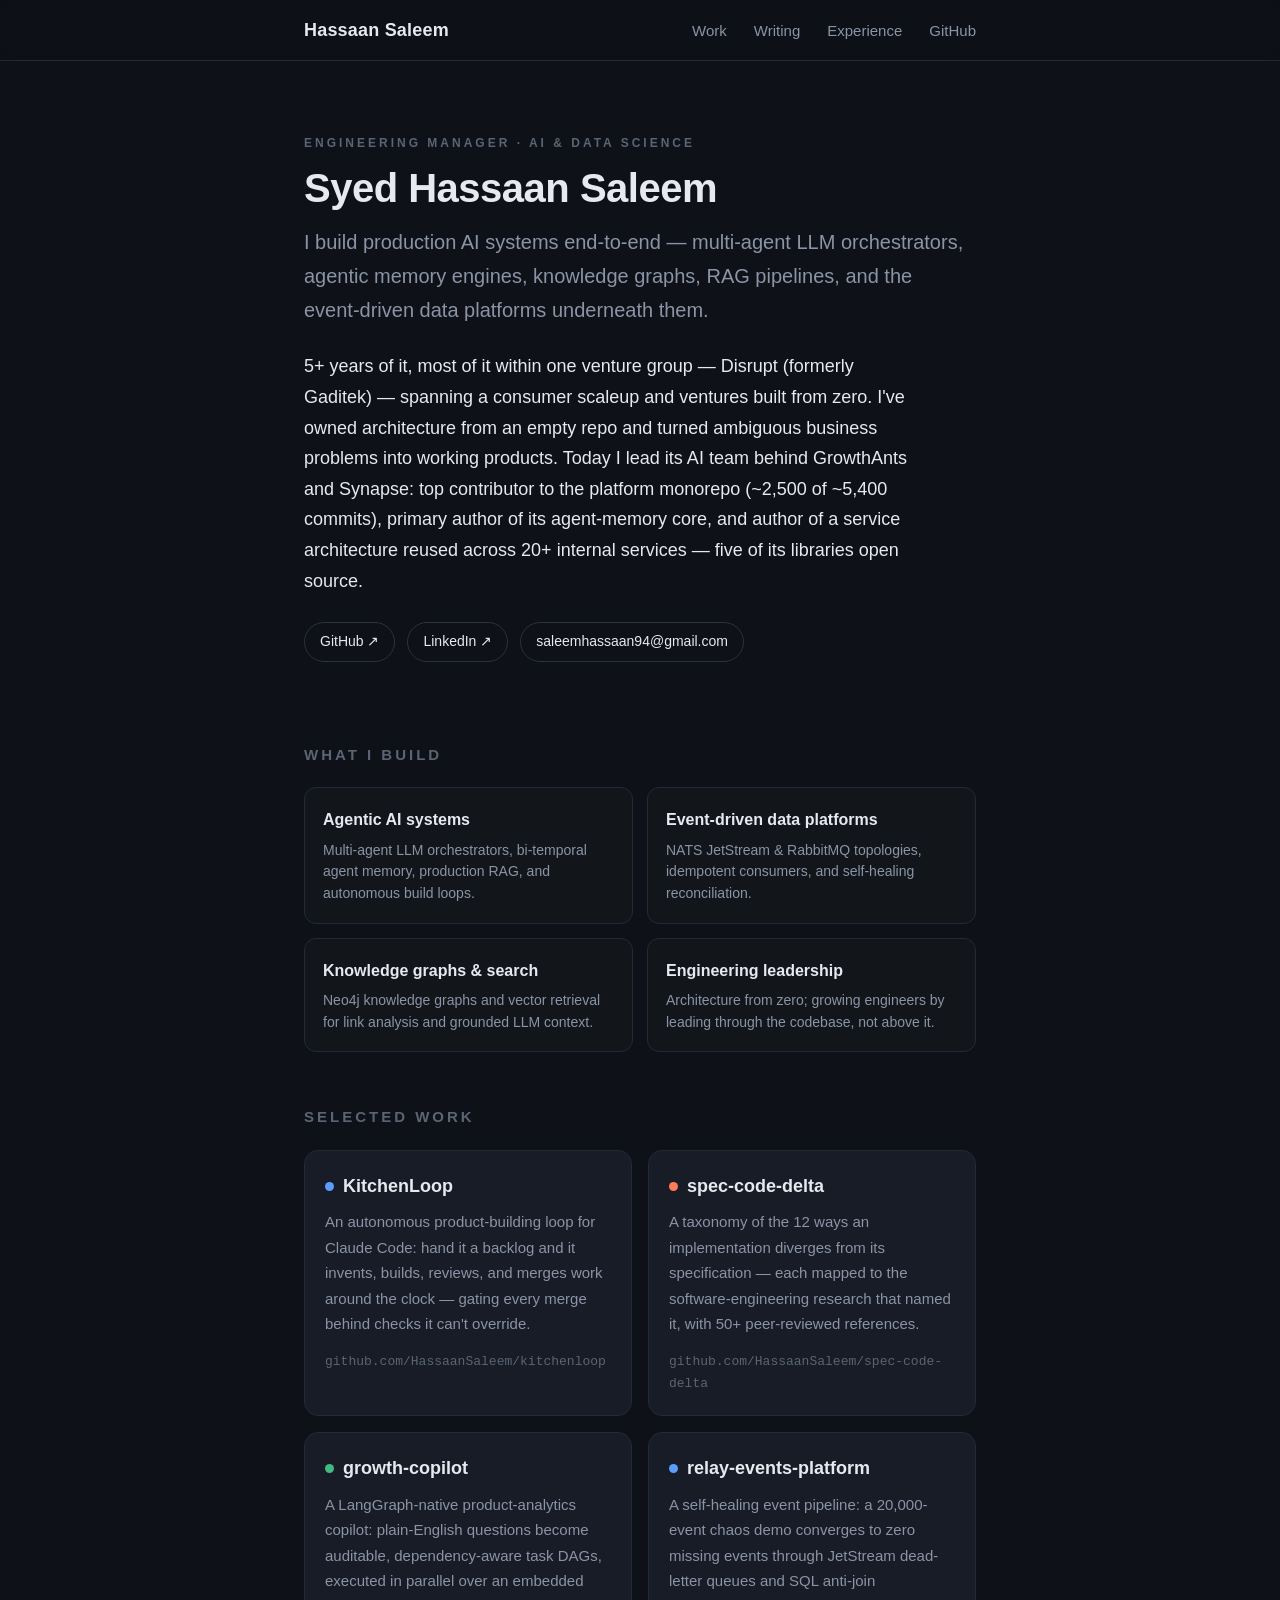
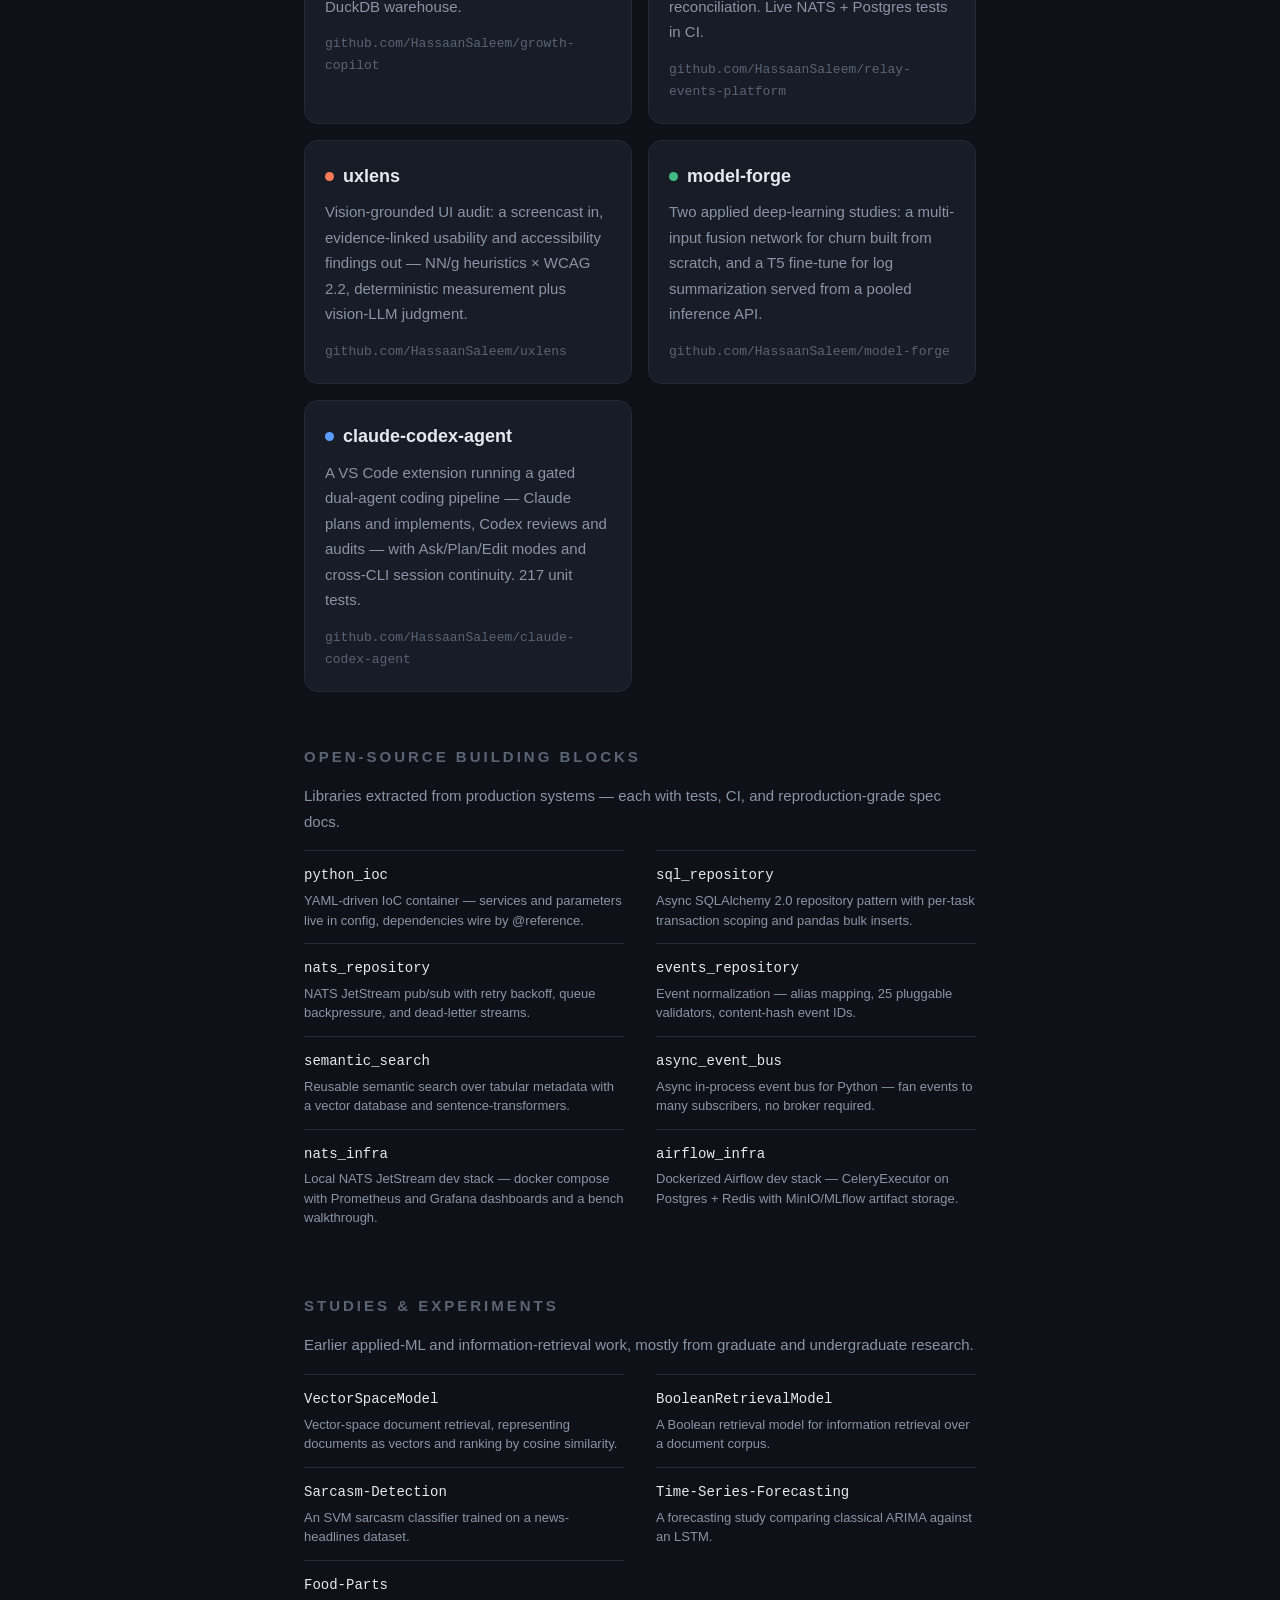
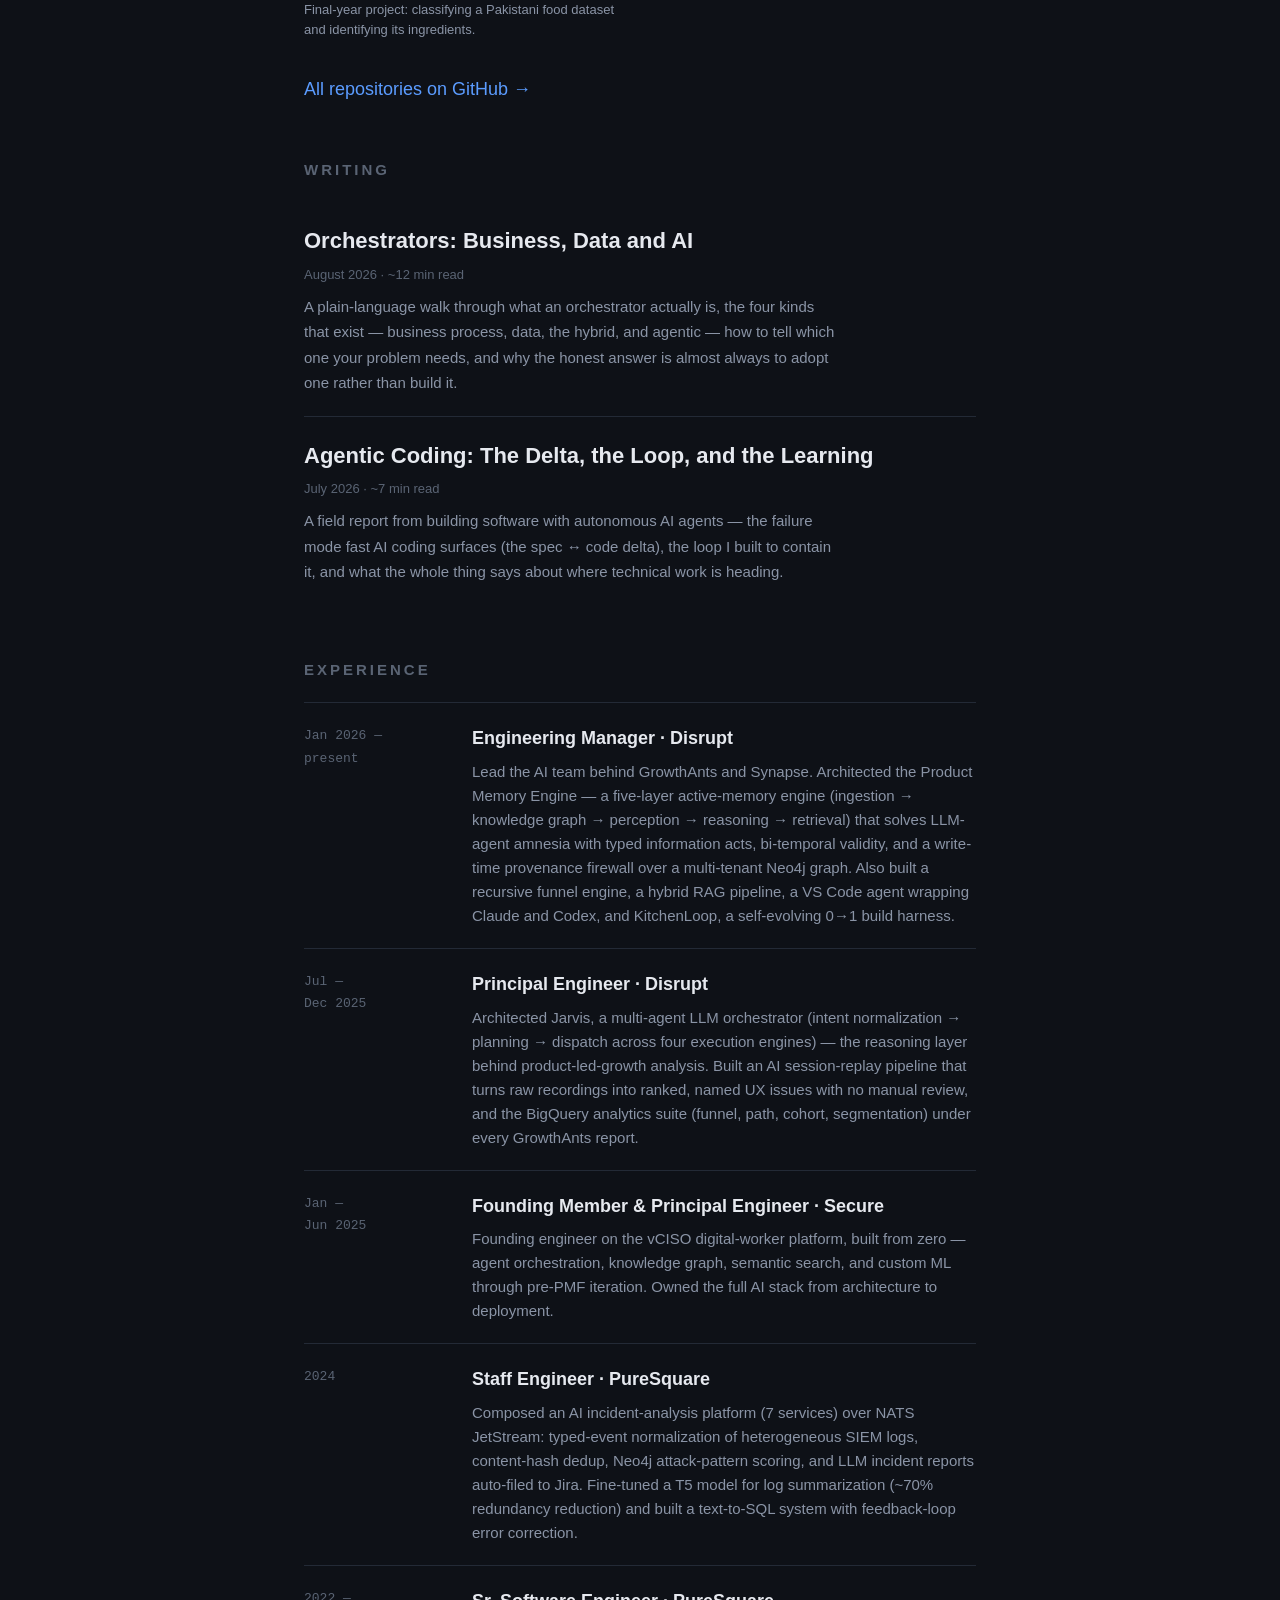
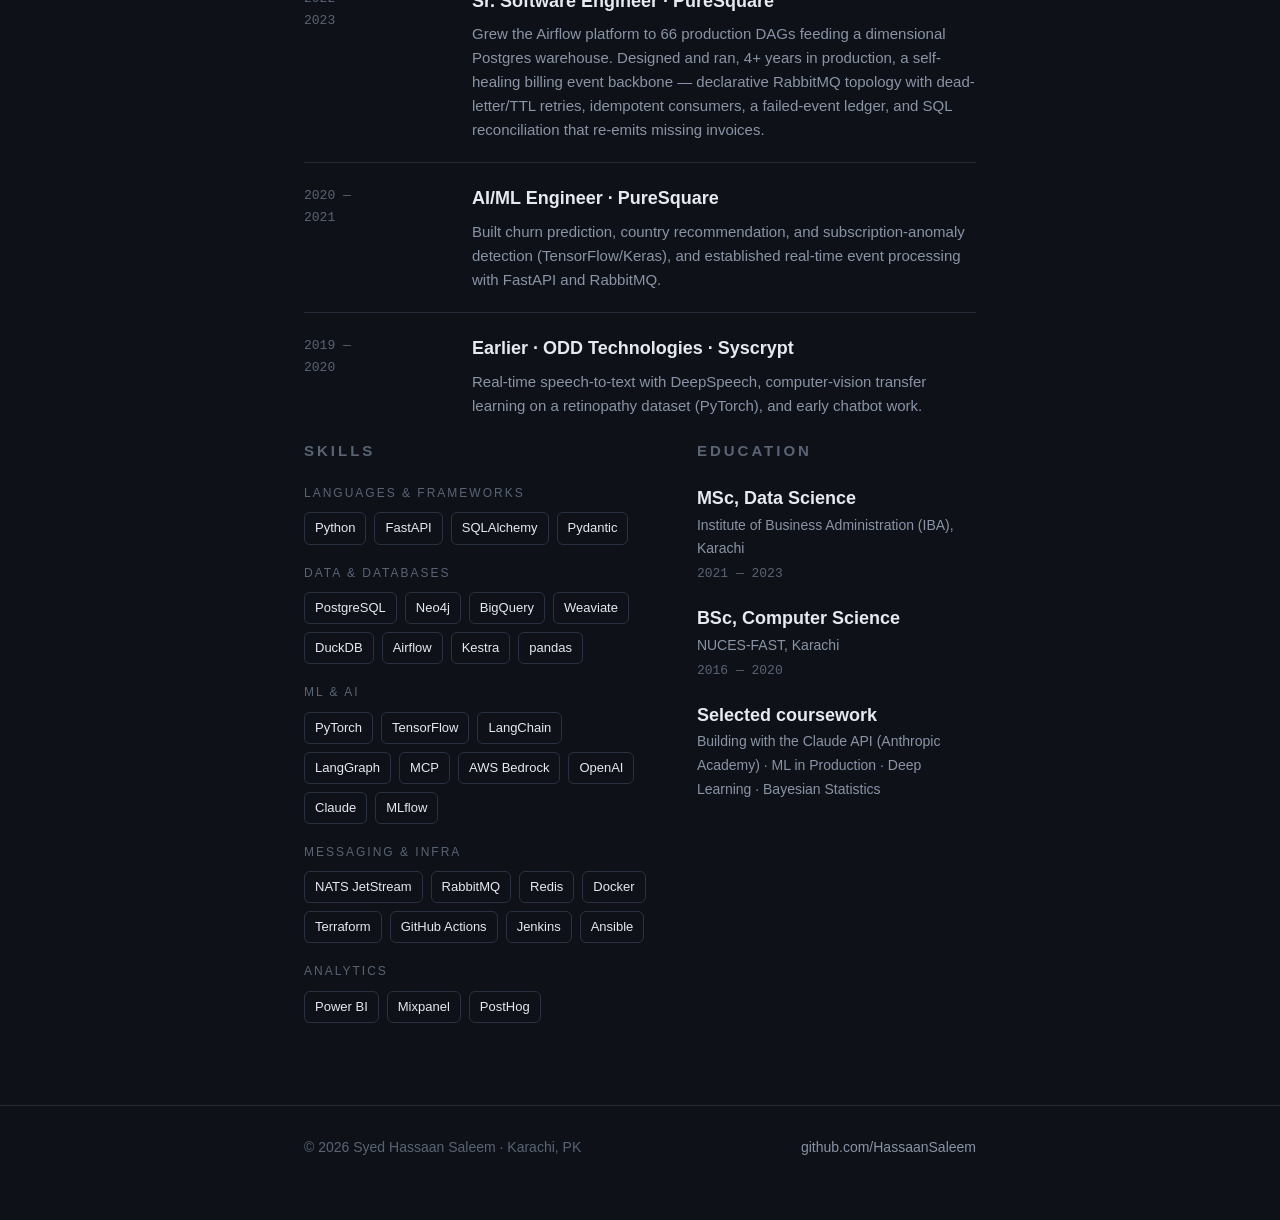
==== index.html @ 448ea41e "Edit orchestrators post: cut repetition, untangle pile-ups, tighten seams Editorial pass over the or" ====
<!doctype html>
<html lang="en">
<head>
  <meta charset="utf-8">
  <meta name="viewport" content="width=device-width, initial-scale=1">
  <title>Syed Hassaan Saleem — AI & Data Science Engineer</title>
  <meta name="description" content="AI & Data Science leader with 5+ years building production AI systems end-to-end — multi-agent LLM orchestrators, agentic memory engines, knowledge graphs, and event-driven data platforms.">
  <meta property="og:title" content="Syed Hassaan Saleem">
  <meta property="og:description" content="AI & Data Science leader — multi-agent orchestrators, agentic memory, knowledge graphs, and the data platforms underneath them.">
  <meta property="og:type" content="website">
  <link rel="stylesheet" href="assets/style.css">
  <link rel="icon" href="data:image/svg+xml,<svg xmlns=%22http://www.w3.org/2000/svg%22 viewBox=%220 0 100 100%22><text y=%22.9em%22 font-size=%2290%22>🔁</text></svg>">
</head>
<body>

<nav class="nav">
  <div class="wrap">
    <a class="brand" href="/">Hassaan Saleem</a>
    <div class="links">
      <a href="#work">Work</a>
      <a href="#writing">Writing</a>
      <a href="#experience">Experience</a>
      <a href="https://github.com/HassaanSaleem" rel="me">GitHub</a>
    </div>
  </div>
</nav>

<header class="hero">
  <div class="wrap">
    <div class="kicker">Engineering Manager · AI &amp; Data Science</div>
    <h1>Syed Hassaan Saleem</h1>
    <p class="tagline">I build production AI systems end-to-end — multi-agent LLM orchestrators, agentic memory engines, knowledge graphs, RAG pipelines, and the event-driven data platforms underneath them.</p>
    <p class="bio">5+ years of it, most of it within one venture group — Disrupt (formerly Gaditek) — spanning a consumer scaleup and ventures built from zero. I've owned architecture from an empty repo and turned ambiguous business problems into working products. Today I lead its AI team behind GrowthAnts and Synapse: top contributor to the platform monorepo (~2,500 of ~5,400 commits), primary author of its agent-memory core, and author of a service architecture reused across 20+ internal services — five of its libraries open source.</p>
    <div class="contact">
      <a href="https://github.com/HassaanSaleem">GitHub ↗</a>
      <!-- TODO: replace with your LinkedIn profile URL -->
      <a href="https://www.linkedin.com/">LinkedIn ↗</a>
      <a href="mailto:saleemhassaan94@gmail.com">saleemhassaan94@gmail.com</a>
    </div>
  </div>
</header>

<main>
  <section class="wrap">
    <h2 class="head">What I build</h2>
    <div class="pillars">
      <div class="pillar">
        <div class="pt">Agentic AI systems</div>
        <div class="pd">Multi-agent LLM orchestrators, bi-temporal agent memory, production RAG, and autonomous build loops.</div>
      </div>
      <div class="pillar">
        <div class="pt">Event-driven data platforms</div>
        <div class="pd">NATS JetStream &amp; RabbitMQ topologies, idempotent consumers, and self-healing reconciliation.</div>
      </div>
      <div class="pillar">
        <div class="pt">Knowledge graphs &amp; search</div>
        <div class="pd">Neo4j knowledge graphs and vector retrieval for link analysis and grounded LLM context.</div>
      </div>
      <div class="pillar">
        <div class="pt">Engineering leadership</div>
        <div class="pd">Architecture from zero; growing engineers by leading through the codebase, not above it.</div>
      </div>
    </div>
  </section>

  <section id="work" class="wrap">
    <h2 class="head">Selected work</h2>
    <div class="cards auto">
      <a class="card" href="https://github.com/HassaanSaleem/kitchenloop">
        <div class="name"><span class="dot" style="background:var(--blue)"></span>KitchenLoop</div>
        <div class="desc">An autonomous product-building loop for Claude Code: hand it a backlog and it invents, builds, reviews, and merges work around the clock — gating every merge behind checks it can't override.</div>
        <div class="repo">github.com/HassaanSaleem/kitchenloop</div>
      </a>
      <a class="card" href="https://github.com/HassaanSaleem/spec-code-delta">
        <div class="name"><span class="dot" style="background:var(--warm)"></span>spec-code-delta</div>
        <div class="desc">A taxonomy of the 12 ways an implementation diverges from its specification — each mapped to the software-engineering research that named it, with 50+ peer-reviewed references.</div>
        <div class="repo">github.com/HassaanSaleem/spec-code-delta</div>
      </a>
      <a class="card" href="https://github.com/HassaanSaleem/growth-copilot">
        <div class="name"><span class="dot" style="background:var(--green)"></span>growth-copilot</div>
        <div class="desc">A LangGraph-native product-analytics copilot: plain-English questions become auditable, dependency-aware task DAGs, executed in parallel over an embedded DuckDB warehouse.</div>
        <div class="repo">github.com/HassaanSaleem/growth-copilot</div>
      </a>
      <a class="card" href="https://github.com/HassaanSaleem/relay-events-platform">
        <div class="name"><span class="dot" style="background:var(--blue)"></span>relay-events-platform</div>
        <div class="desc">A self-healing event pipeline: a 20,000-event chaos demo converges to zero missing events through JetStream dead-letter queues and SQL anti-join reconciliation. Live NATS + Postgres tests in CI.</div>
        <div class="repo">github.com/HassaanSaleem/relay-events-platform</div>
      </a>
      <a class="card" href="https://github.com/HassaanSaleem/uxlens">
        <div class="name"><span class="dot" style="background:var(--warm)"></span>uxlens</div>
        <div class="desc">Vision-grounded UI audit: a screencast in, evidence-linked usability and accessibility findings out — NN/g heuristics × WCAG 2.2, deterministic measurement plus vision-LLM judgment.</div>
        <div class="repo">github.com/HassaanSaleem/uxlens</div>
      </a>
      <a class="card" href="https://github.com/HassaanSaleem/model-forge">
        <div class="name"><span class="dot" style="background:var(--green)"></span>model-forge</div>
        <div class="desc">Two applied deep-learning studies: a multi-input fusion network for churn built from scratch, and a T5 fine-tune for log summarization served from a pooled inference API.</div>
        <div class="repo">github.com/HassaanSaleem/model-forge</div>
      </a>
      <a class="card" href="https://github.com/HassaanSaleem/claude-codex-agent">
        <div class="name"><span class="dot" style="background:var(--blue)"></span>claude-codex-agent</div>
        <div class="desc">A VS Code extension running a gated dual-agent coding pipeline — Claude plans and implements, Codex reviews and audits — with Ask/Plan/Edit modes and cross-CLI session continuity. 217 unit tests.</div>
        <div class="repo">github.com/HassaanSaleem/claude-codex-agent</div>
      </a>
    </div>

    <h2 class="head">Open-source building blocks</h2>
    <p style="color:var(--muted); font-size:15px; margin:-6px 0 16px;">Libraries extracted from production systems — each with tests, CI, and reproduction-grade spec docs.</p>
    <div class="oss">
      <a href="https://github.com/HassaanSaleem/python_ioc">
        <div class="on">python_ioc</div>
        <div class="od">YAML-driven IoC container — services and parameters live in config, dependencies wire by @reference.</div>
      </a>
      <a href="https://github.com/HassaanSaleem/sql_repository">
        <div class="on">sql_repository</div>
        <div class="od">Async SQLAlchemy 2.0 repository pattern with per-task transaction scoping and pandas bulk inserts.</div>
      </a>
      <a href="https://github.com/HassaanSaleem/nats_repository">
        <div class="on">nats_repository</div>
        <div class="od">NATS JetStream pub/sub with retry backoff, queue backpressure, and dead-letter streams.</div>
      </a>
      <a href="https://github.com/HassaanSaleem/events_repository">
        <div class="on">events_repository</div>
        <div class="od">Event normalization — alias mapping, 25 pluggable validators, content-hash event IDs.</div>
      </a>
      <a href="https://github.com/HassaanSaleem/semantic_search">
        <div class="on">semantic_search</div>
        <div class="od">Reusable semantic search over tabular metadata with a vector database and sentence-transformers.</div>
      </a>
      <a href="https://github.com/HassaanSaleem/async_event_bus">
        <div class="on">async_event_bus</div>
        <div class="od">Async in-process event bus for Python — fan events to many subscribers, no broker required.</div>
      </a>
      <a href="https://github.com/HassaanSaleem/nats_infra">
        <div class="on">nats_infra</div>
        <div class="od">Local NATS JetStream dev stack — docker compose with Prometheus and Grafana dashboards and a bench walkthrough.</div>
      </a>
      <a href="https://github.com/HassaanSaleem/airflow_infra">
        <div class="on">airflow_infra</div>
        <div class="od">Dockerized Airflow dev stack — CeleryExecutor on Postgres + Redis with MinIO/MLflow artifact storage.</div>
      </a>
    </div>

    <h2 class="head">Studies &amp; experiments</h2>
    <p style="color:var(--muted); font-size:15px; margin:-6px 0 16px;">Earlier applied-ML and information-retrieval work, mostly from graduate and undergraduate research.</p>
    <div class="oss">
      <a href="https://github.com/HassaanSaleem/VectorSpaceModel">
        <div class="on">VectorSpaceModel</div>
        <div class="od">Vector-space document retrieval, representing documents as vectors and ranking by cosine similarity.</div>
      </a>
      <a href="https://github.com/HassaanSaleem/BooleanRetrievalModel">
        <div class="on">BooleanRetrievalModel</div>
        <div class="od">A Boolean retrieval model for information retrieval over a document corpus.</div>
      </a>
      <a href="https://github.com/HassaanSaleem/Sarcasm-Detection">
        <div class="on">Sarcasm-Detection</div>
        <div class="od">An SVM sarcasm classifier trained on a news-headlines dataset.</div>
      </a>
      <a href="https://github.com/HassaanSaleem/Time-Series-Forecasting-with-ARIMA-and-LSTM">
        <div class="on">Time-Series-Forecasting</div>
        <div class="od">A forecasting study comparing classical ARIMA against an LSTM.</div>
      </a>
      <a href="https://github.com/HassaanSaleem/Food-Parts">
        <div class="on">Food-Parts</div>
        <div class="od">Final-year project: classifying a Pakistani food dataset and identifying its ingredients.</div>
      </a>
    </div>

    <p style="margin:22px 0 0;"><a href="https://github.com/HassaanSaleem?tab=repositories">All repositories on GitHub →</a></p>
  </section>

  <section id="writing" class="wrap">
    <h2 class="head">Writing</h2>
    <a class="post-link" href="writing/orchestrators-business-data-ai.html">
      <div class="title">Orchestrators: Business, Data and AI</div>
      <div class="meta">August 2026 · ~12 min read</div>
      <div class="blurb">A plain-language walk through what an orchestrator actually is, the four kinds that exist — business process, data, the hybrid, and agentic — how to tell which one your problem needs, and why the honest answer is almost always to adopt one rather than build it.</div>
    </a>
    <a class="post-link" href="writing/agentic-coding-the-delta-the-loop-and-the-learning.html">
      <div class="title">Agentic Coding: The Delta, the Loop, and the Learning</div>
      <div class="meta">July 2026 · ~7 min read</div>
      <div class="blurb">A field report from building software with autonomous AI agents — the failure mode fast AI coding surfaces (the spec ↔ code delta), the loop I built to contain it, and what the whole thing says about where technical work is heading.</div>
    </a>
  </section>

  <section id="experience" class="wrap">
    <h2 class="head">Experience</h2>
    <div class="exp">
      <div class="row">
        <div class="period">Jan 2026 —<br>present</div>
        <div>
          <div class="role">Engineering Manager · Disrupt</div>
          <div class="rd">Lead the AI team behind GrowthAnts and Synapse. Architected the Product Memory Engine — a five-layer active-memory engine (ingestion → knowledge graph → perception → reasoning → retrieval) that solves LLM-agent amnesia with typed information acts, bi-temporal validity, and a write-time provenance firewall over a multi-tenant Neo4j graph. Also built a recursive funnel engine, a hybrid RAG pipeline, a VS Code agent wrapping Claude and Codex, and KitchenLoop, a self-evolving 0→1 build harness.</div>
        </div>
      </div>
      <div class="row">
        <div class="period">Jul —<br>Dec 2025</div>
        <div>
          <div class="role">Principal Engineer · Disrupt</div>
          <div class="rd">Architected Jarvis, a multi-agent LLM orchestrator (intent normalization → planning → dispatch across four execution engines) — the reasoning layer behind product-led-growth analysis. Built an AI session-replay pipeline that turns raw recordings into ranked, named UX issues with no manual review, and the BigQuery analytics suite (funnel, path, cohort, segmentation) under every GrowthAnts report.</div>
        </div>
      </div>
      <div class="row">
        <div class="period">Jan —<br>Jun 2025</div>
        <div>
          <div class="role">Founding Member &amp; Principal Engineer · Secure</div>
          <div class="rd">Founding engineer on the vCISO digital-worker platform, built from zero — agent orchestration, knowledge graph, semantic search, and custom ML through pre-PMF iteration. Owned the full AI stack from architecture to deployment.</div>
        </div>
      </div>
      <div class="row">
        <div class="period">2024</div>
        <div>
          <div class="role">Staff Engineer · PureSquare</div>
          <div class="rd">Composed an AI incident-analysis platform (7 services) over NATS JetStream: typed-event normalization of heterogeneous SIEM logs, content-hash dedup, Neo4j attack-pattern scoring, and LLM incident reports auto-filed to Jira. Fine-tuned a T5 model for log summarization (~70% redundancy reduction) and built a text-to-SQL system with feedback-loop error correction.</div>
        </div>
      </div>
      <div class="row">
        <div class="period">2022 —<br>2023</div>
        <div>
          <div class="role">Sr. Software Engineer · PureSquare</div>
          <div class="rd">Grew the Airflow platform to 66 production DAGs feeding a dimensional Postgres warehouse. Designed and ran, 4+ years in production, a self-healing billing event backbone — declarative RabbitMQ topology with dead-letter/TTL retries, idempotent consumers, a failed-event ledger, and SQL reconciliation that re-emits missing invoices.</div>
        </div>
      </div>
      <div class="row">
        <div class="period">2020 —<br>2021</div>
        <div>
          <div class="role">AI/ML Engineer · PureSquare</div>
          <div class="rd">Built churn prediction, country recommendation, and subscription-anomaly detection (TensorFlow/Keras), and established real-time event processing with FastAPI and RabbitMQ.</div>
        </div>
      </div>
      <div class="row">
        <div class="period">2019 —<br>2020</div>
        <div>
          <div class="role">Earlier · ODD Technologies · Syscrypt</div>
          <div class="rd">Real-time speech-to-text with DeepSpeech, computer-vision transfer learning on a retinopathy dataset (PyTorch), and early chatbot work.</div>
        </div>
      </div>
    </div>
  </section>

  <section class="wrap">
    <div class="twocol">
      <div>
        <h2 class="head" style="margin-top:0">Skills</h2>
        <div class="skillgroup">
          <div class="sl">Languages &amp; Frameworks</div>
          <div class="tags"><span>Python</span><span>FastAPI</span><span>SQLAlchemy</span><span>Pydantic</span></div>
        </div>
        <div class="skillgroup">
          <div class="sl">Data &amp; Databases</div>
          <div class="tags"><span>PostgreSQL</span><span>Neo4j</span><span>BigQuery</span><span>Weaviate</span><span>DuckDB</span><span>Airflow</span><span>Kestra</span><span>pandas</span></div>
        </div>
        <div class="skillgroup">
          <div class="sl">ML &amp; AI</div>
          <div class="tags"><span>PyTorch</span><span>TensorFlow</span><span>LangChain</span><span>LangGraph</span><span>MCP</span><span>AWS Bedrock</span><span>OpenAI</span><span>Claude</span><span>MLflow</span></div>
        </div>
        <div class="skillgroup">
          <div class="sl">Messaging &amp; Infra</div>
          <div class="tags"><span>NATS JetStream</span><span>RabbitMQ</span><span>Redis</span><span>Docker</span><span>Terraform</span><span>GitHub Actions</span><span>Jenkins</span><span>Ansible</span></div>
        </div>
        <div class="skillgroup">
          <div class="sl">Analytics</div>
          <div class="tags"><span>Power BI</span><span>Mixpanel</span><span>PostHog</span></div>
        </div>
      </div>
      <div class="edu">
        <h2 class="head" style="margin-top:0">Education</h2>
        <div class="item">
          <div class="deg">MSc, Data Science</div>
          <div class="school">Institute of Business Administration (IBA), Karachi</div>
          <div class="yr">2021 — 2023</div>
        </div>
        <div class="item">
          <div class="deg">BSc, Computer Science</div>
          <div class="school">NUCES-FAST, Karachi</div>
          <div class="yr">2016 — 2020</div>
        </div>
        <div class="item">
          <div class="deg">Selected coursework</div>
          <div class="school">Building with the Claude API (Anthropic Academy) · ML in Production · Deep Learning · Bayesian Statistics</div>
        </div>
      </div>
    </div>
  </section>
</main>

<footer>
  <div class="wrap">
    <span>© 2026 Syed Hassaan Saleem · Karachi, PK</span>
    <span><a href="https://github.com/HassaanSaleem">github.com/HassaanSaleem</a></span>
  </div>
</footer>

</body>
</html>
---- assets/style.css ----
/* Syed Hassaan Saleem — personal site
   Dark, minimal. Palette matches the "Agentic Coding" series artwork. */

:root {
  --bg: #0E1117;
  --surface: #12161B;
  --surface-2: #171C26;
  --border: #232A36;
  --border-2: #2A3140;
  --ink: #E6E9EF;
  --muted: #8A94A6;
  --faint: #5A6474;
  --warm: #FF7A59;   /* the delta */
  --blue: #5B9CFF;   /* the loop */
  --green: #42B883;
  --maxw: 720px;
  --sans: -apple-system, BlinkMacSystemFont, "Segoe UI", Helvetica, Arial, sans-serif;
  --mono: ui-monospace, SFMono-Regular, "SF Mono", Menlo, Consolas, monospace;
}

* { box-sizing: border-box; }

html { -webkit-text-size-adjust: 100%; }

body {
  margin: 0;
  background: var(--bg);
  color: var(--ink);
  font-family: var(--sans);
  font-size: 18px;
  line-height: 1.7;
  -webkit-font-smoothing: antialiased;
  text-rendering: optimizeLegibility;
}

.wrap { max-width: var(--maxw); margin: 0 auto; padding: 0 24px; }

/* ---- nav ---- */
.nav {
  border-bottom: 1px solid var(--border);
  position: sticky; top: 0;
  background: rgba(14, 17, 23, 0.82);
  backdrop-filter: saturate(140%) blur(8px);
  z-index: 10;
}
.nav .wrap { display: flex; align-items: center; justify-content: space-between; height: 60px; }
.nav a.brand { font-weight: 700; color: var(--ink); text-decoration: none; letter-spacing: 0.2px; }
.nav .links a { color: var(--muted); text-decoration: none; margin-left: 22px; font-size: 15px; }
.nav .links a:hover { color: var(--ink); }

/* ---- generic ---- */
a { color: var(--blue); text-decoration: none; }
a:hover { text-decoration: underline; text-underline-offset: 3px; }
strong { color: #fff; font-weight: 700; }
em { color: var(--ink); }
hr { border: none; border-top: 1px solid var(--border); margin: 44px 0; }

section { padding: 8px 0; }
.kicker {
  text-transform: uppercase; letter-spacing: 3px; font-size: 12px;
  font-weight: 700; color: var(--faint);
}

/* ---- hero ---- */
.hero { padding: 72px 0 28px; }
.hero h1 { font-size: 40px; line-height: 1.15; margin: 12px 0 14px; letter-spacing: -0.5px; }
.hero .tagline { font-size: 20px; color: var(--muted); margin: 0 0 24px; max-width: 60ch; }
.hero .bio { color: var(--ink); max-width: 62ch; }
.contact { display: flex; flex-wrap: wrap; gap: 10px 12px; margin-top: 26px; }
.contact a {
  border: 1px solid var(--border-2); border-radius: 999px;
  padding: 7px 15px; font-size: 14px; color: var(--ink);
}
.contact a:hover { border-color: var(--blue); text-decoration: none; }

/* ---- section heads ---- */
h2.head { font-size: 15px; text-transform: uppercase; letter-spacing: 3px; color: var(--faint);
  font-weight: 700; margin: 52px 0 20px; }

/* ---- project cards ---- */
.cards { display: grid; grid-template-columns: 1fr 1fr; gap: 16px; }
.card {
  border: 1px solid var(--border); border-radius: 14px; background: var(--surface-2);
  padding: 20px; display: block; color: var(--ink); transition: border-color .15s ease;
}
.card:hover { border-color: var(--border-2); text-decoration: none; }
.card .name { font-weight: 700; font-size: 18px; display: flex; align-items: center; gap: 9px; }
.card .dot { width: 9px; height: 9px; border-radius: 50%; flex: none; }
.card .desc { color: var(--muted); font-size: 15px; margin-top: 8px; }
.card .repo { color: var(--faint); font-size: 13px; margin-top: 14px; font-family: var(--mono); }

/* ---- writing list ---- */
.post-link { display: block; padding: 20px 0; border-top: 1px solid var(--border); color: var(--ink); }
.post-link:first-of-type { border-top: none; }
.post-link:hover { text-decoration: none; }
.post-link .title { font-size: 22px; font-weight: 700; }
.post-link:hover .title { color: var(--blue); }
.post-link .meta { color: var(--faint); font-size: 13px; margin-top: 4px; }
.post-link .blurb { color: var(--muted); font-size: 15px; margin-top: 8px; max-width: 64ch; }

/* ---- article ---- */
article { padding: 40px 0 20px; }
article .kicker { color: var(--warm); }
article h1 { font-size: 34px; line-height: 1.2; letter-spacing: -0.4px; margin: 12px 0 10px; }
article .subtitle { color: var(--muted); font-size: 19px; font-style: italic; margin: 0 0 10px; }
article .meta { color: var(--faint); font-size: 14px; margin: 0 0 8px; }
article h2 { font-size: 25px; margin: 46px 0 6px; letter-spacing: -0.2px; }
article h2 .num { color: var(--faint); font-weight: 700; margin-right: 10px; }
article p { margin: 18px 0; }
article ul { margin: 18px 0; padding-left: 22px; }
article li { margin: 7px 0; }
article img { max-width: 100%; height: auto; border-radius: 12px; border: 1px solid var(--border);
  display: block; margin: 28px auto; }
article figure { margin: 28px 0; }
article figcaption { color: var(--faint); font-size: 13px; text-align: center; margin-top: 8px; }

blockquote {
  margin: 26px 0; padding: 16px 20px; border-left: 3px solid var(--warm);
  background: var(--surface-2); border-radius: 0 10px 10px 0; color: var(--ink);
}
blockquote p:first-child { margin-top: 0; }
blockquote p:last-child { margin-bottom: 0; }

.accent-warm { color: var(--warm); }
.accent-blue { color: var(--blue); }

/* ---- footer ---- */
footer { border-top: 1px solid var(--border); margin-top: 64px; padding: 30px 0 60px; }
footer .wrap { color: var(--faint); font-size: 14px; display: flex; justify-content: space-between; flex-wrap: wrap; gap: 12px; }
footer a { color: var(--muted); }

/* ---- responsive ---- */
@media (max-width: 640px) {
  body { font-size: 17px; }
  .hero h1 { font-size: 32px; }
  .hero { padding: 48px 0 20px; }
  .cards { grid-template-columns: 1fr; }
  article h1 { font-size: 28px; }
  .nav .links a { margin-left: 16px; }
}

/* ---- focus pillars ---- */
.pillars { display: grid; grid-template-columns: repeat(auto-fit, minmax(228px, 1fr)); gap: 14px; }
.pillar { border: 1px solid var(--border); border-radius: 12px; background: var(--surface); padding: 18px; }
.pillar .pt { font-weight: 700; font-size: 16px; }
.pillar .pd { color: var(--muted); font-size: 14px; margin-top: 6px; line-height: 1.55; }

/* ---- multi-card project grid ---- */
.cards.auto { grid-template-columns: repeat(auto-fill, minmax(262px, 1fr)); }

/* ---- open-source suite list ---- */
.oss { display: grid; grid-template-columns: repeat(auto-fill, minmax(320px, 1fr)); gap: 0 32px; }
.oss a { display: block; padding: 13px 0; border-top: 1px solid var(--border); color: var(--ink); }
.oss a:hover { text-decoration: none; }
.oss .on { font-family: var(--mono); font-size: 14px; color: var(--ink); }
.oss a:hover .on { color: var(--blue); }
.oss .od { color: var(--muted); font-size: 13px; margin-top: 3px; line-height: 1.5; }

/* ---- experience ---- */
.exp .row { display: grid; grid-template-columns: 148px 1fr; gap: 20px; padding: 20px 0; border-top: 1px solid var(--border); }
.exp .period { color: var(--faint); font-size: 13px; font-family: var(--mono); padding-top: 2px; }
.exp .role { font-weight: 700; }
.exp .rd { color: var(--muted); font-size: 15px; margin-top: 6px; line-height: 1.6; }

/* ---- skills + education ---- */
.twocol { display: grid; grid-template-columns: 1.25fr 1fr; gap: 44px; }
.skillgroup { margin-bottom: 18px; }
.skillgroup .sl { color: var(--faint); font-size: 12px; text-transform: uppercase; letter-spacing: 2px; }
.tags { display: flex; flex-wrap: wrap; gap: 8px; margin-top: 9px; }
.tags span { border: 1px solid var(--border-2); border-radius: 6px; padding: 4px 10px; font-size: 13px; color: var(--ink); }
.edu .item { margin-bottom: 18px; }
.edu .deg { font-weight: 700; }
.edu .school { color: var(--muted); font-size: 14px; }
.edu .yr { color: var(--faint); font-size: 13px; font-family: var(--mono); margin-top: 2px; }

@media (max-width: 640px) {
  .exp .row { grid-template-columns: 1fr; gap: 5px; }
  .twocol { grid-template-columns: 1fr; gap: 30px; }
}

/* ---- article section headers ---- */
article h2.sec { margin: 60px 0 16px; font-size: 27px; letter-spacing: -0.3px; }
article h2.sec .tick { display: block; width: 40px; height: 3px; border-radius: 2px; margin-bottom: 16px; }

/* ---- article stat tiles ---- */
article .stats { display: grid; grid-template-columns: repeat(4, 1fr); gap: 14px; margin: 30px 0; }
article .stats .stat { border: 1px solid var(--border); border-radius: 12px; background: var(--surface-2); padding: 20px 14px; text-align: center; }
article .stats .stat .n { font-size: 30px; font-weight: 800; color: var(--blue); letter-spacing: -0.5px; line-height: 1.1; }
article .stats .stat .l { color: var(--muted); font-size: 13px; margin-top: 6px; line-height: 1.35; }
@media (max-width: 640px) { article .stats { grid-template-columns: repeat(2, 1fr); } }

/* ---- article tables + inline code ---------------------------------- */
article table {
  width: 100%;
  max-width: 100%;
  border-collapse: collapse;
  margin: 28px 0;
  font-size: 14.5px;
  table-layout: fixed;
}
article thead th {
  text-align: left;
  font-size: 11.5px;
  letter-spacing: 0.07em;
  text-transform: uppercase;
  color: var(--faint);
  font-weight: 700;
  padding: 0 14px 10px 0;
  border-bottom: 1px solid var(--border-2);
  vertical-align: bottom;
  overflow-wrap: break-word;
}
article tbody td {
  padding: 13px 14px 13px 0;
  border-bottom: 1px solid var(--border);
  color: var(--muted);
  vertical-align: top;
  line-height: 1.45;
  overflow-wrap: break-word;
}
article tbody tr:last-child td { border-bottom: 0; }
article tbody td:first-child { color: var(--ink); font-weight: 600; }
article tbody td:nth-child(2) { color: var(--ink); }
@media (max-width: 620px) {
  article table { font-size: 13.5px; }
  article thead th, article tbody td { padding-right: 10px; }
}

article code {
  font-family: var(--mono);
  font-size: 0.88em;
  background: var(--surface-2);
  border: 1px solid var(--border);
  border-radius: 5px;
  padding: 1px 5px;
  color: var(--ink);
  white-space: nowrap;
}
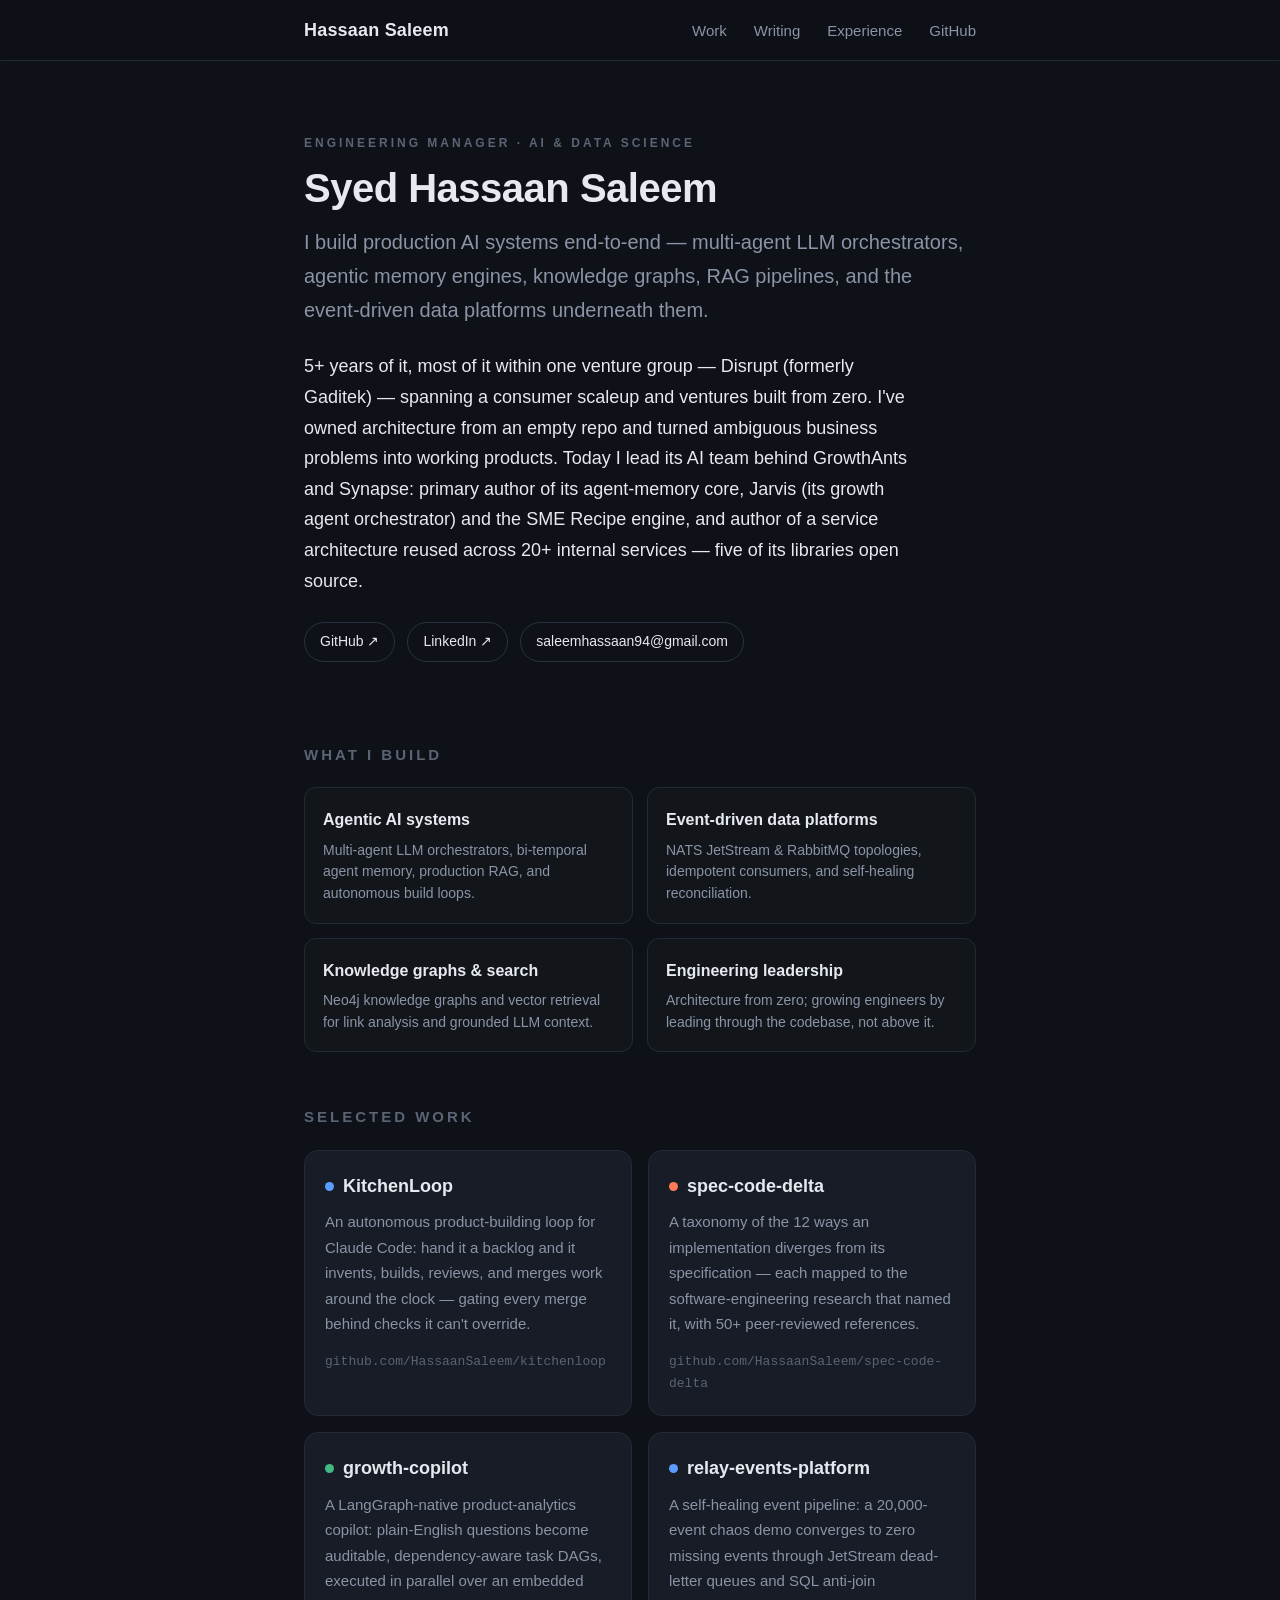
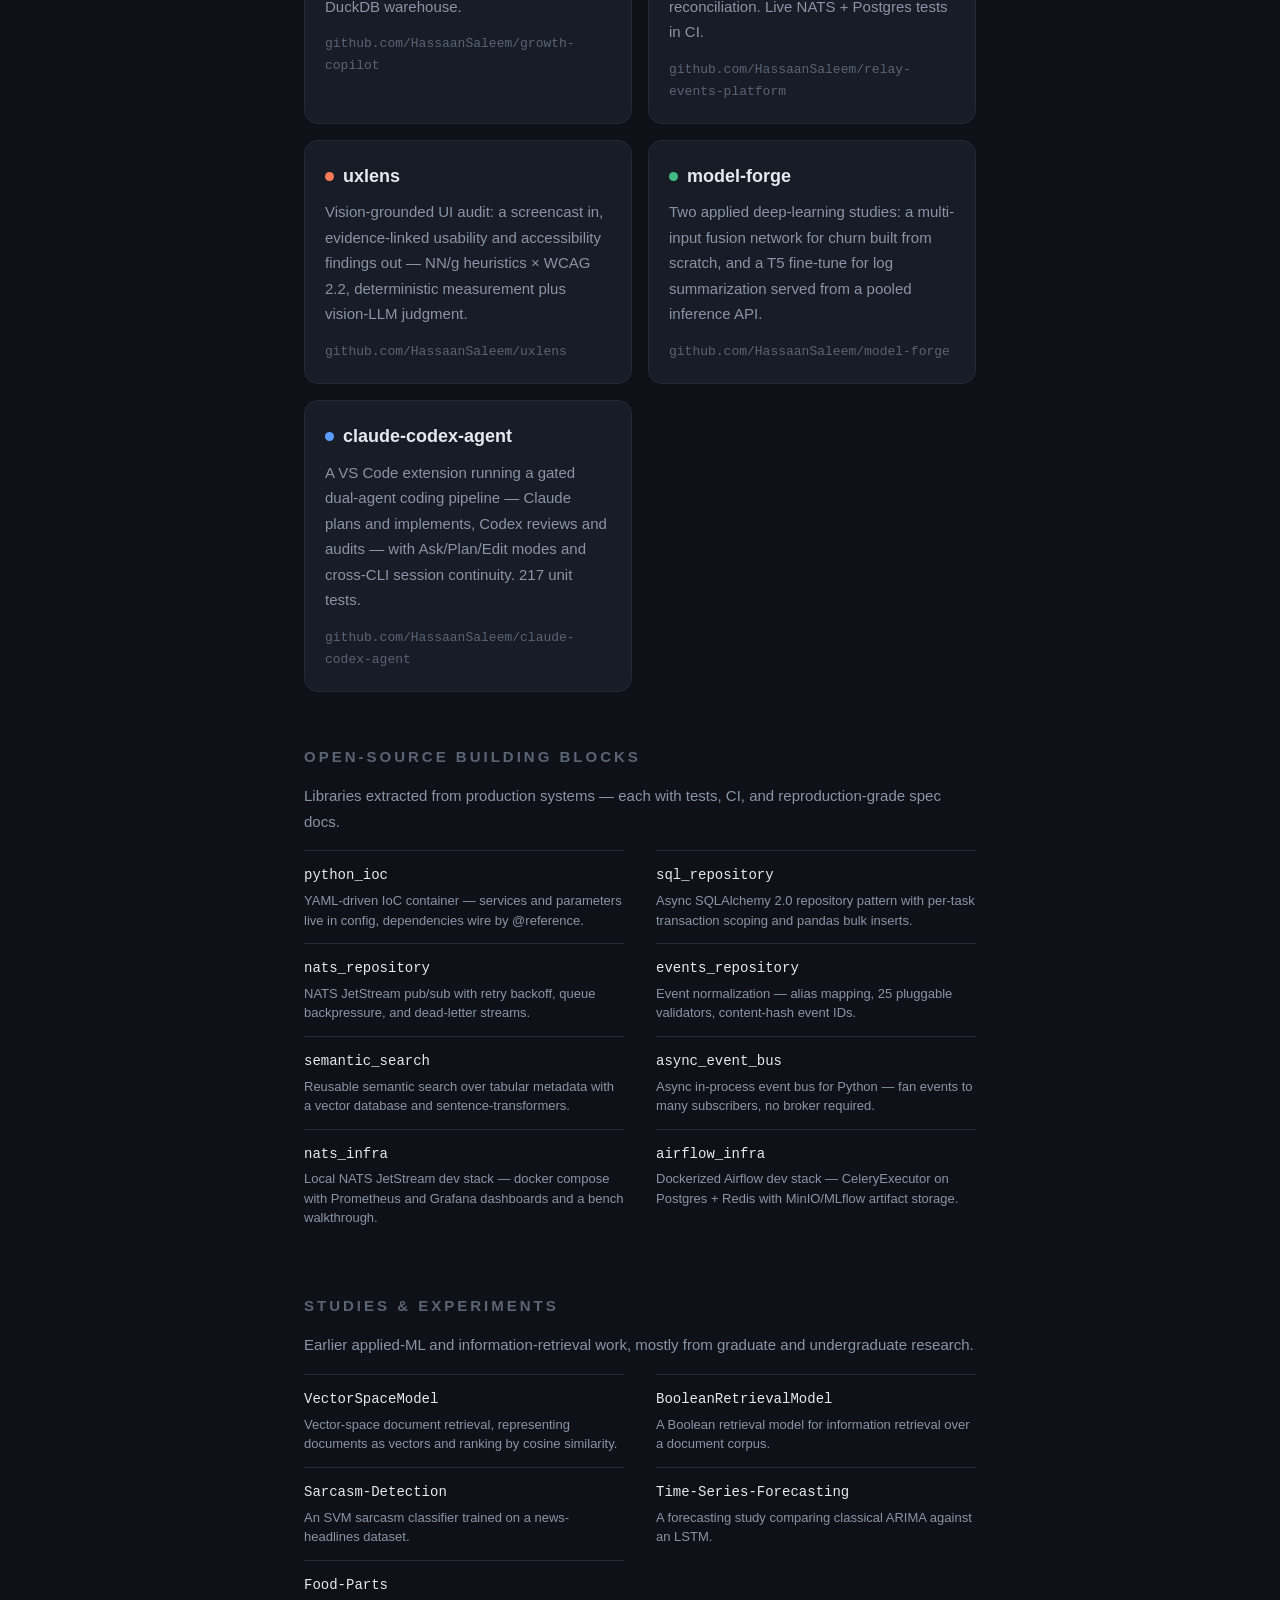
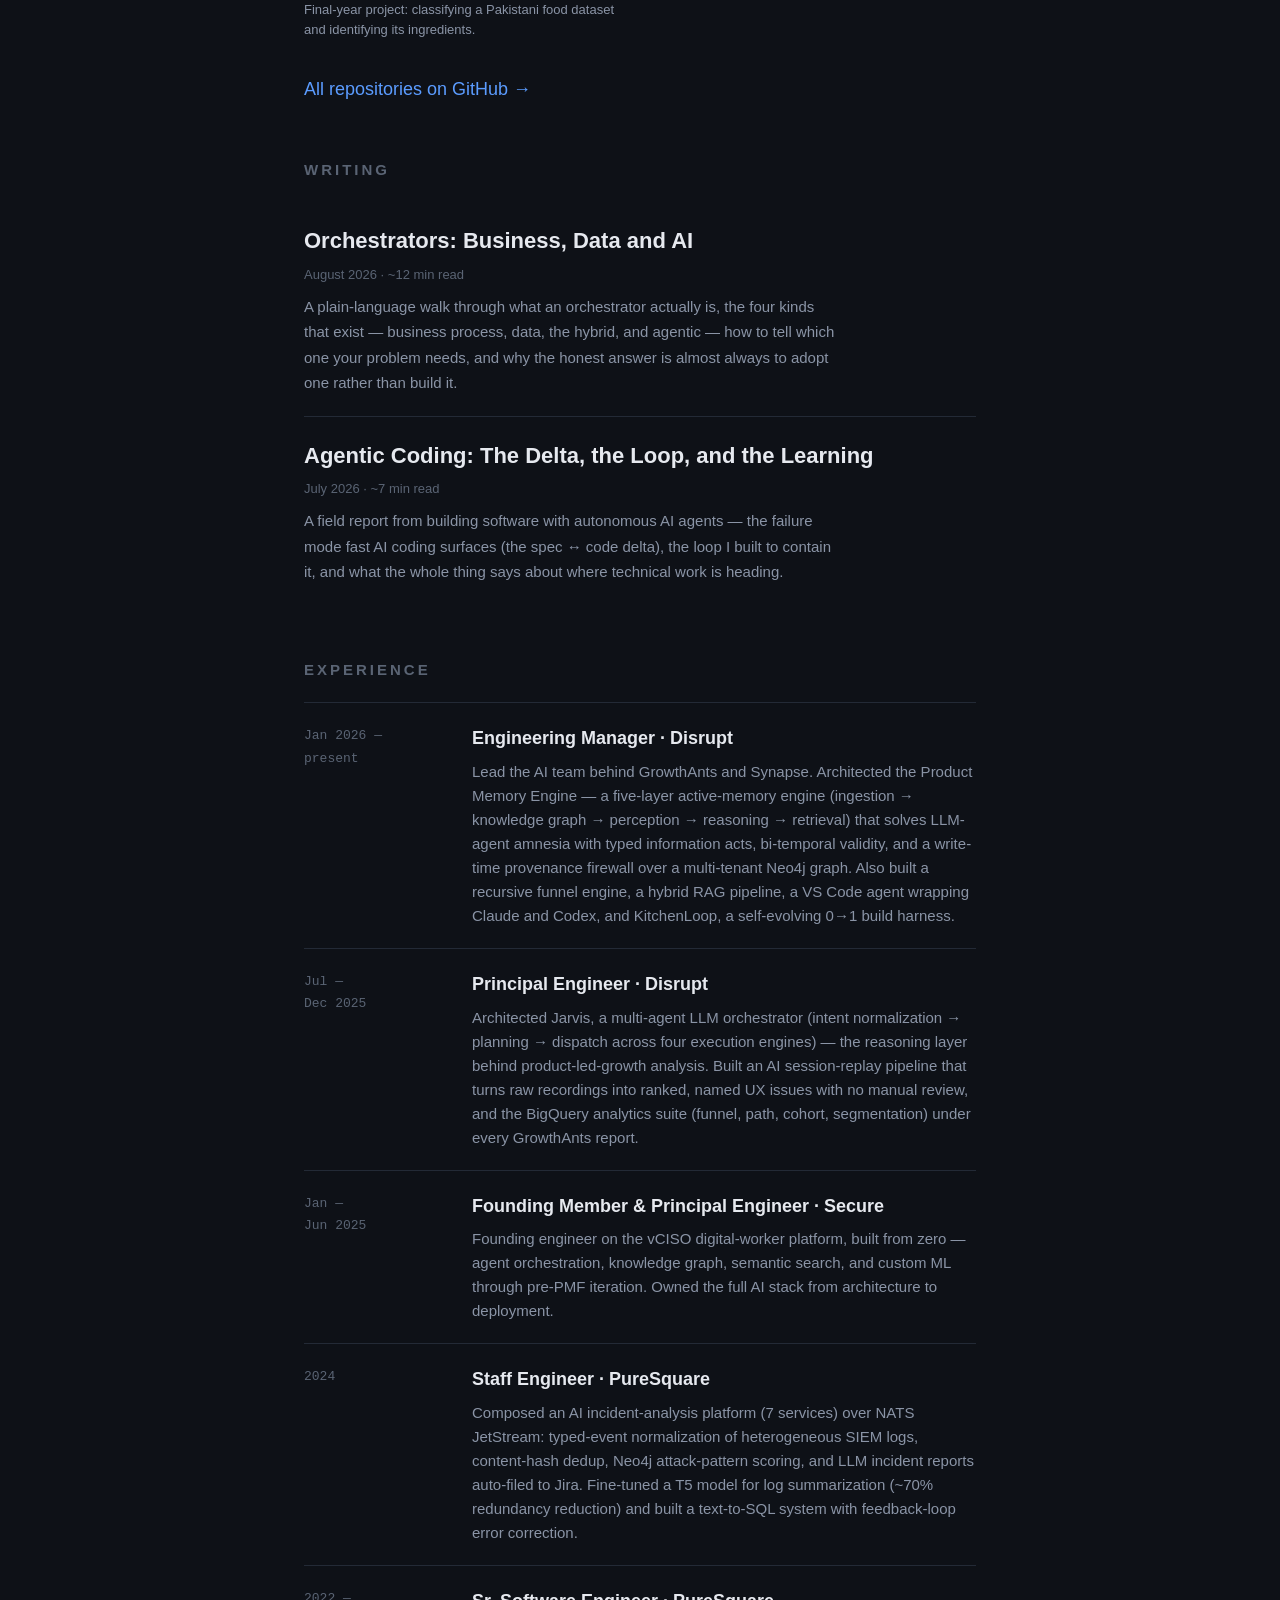
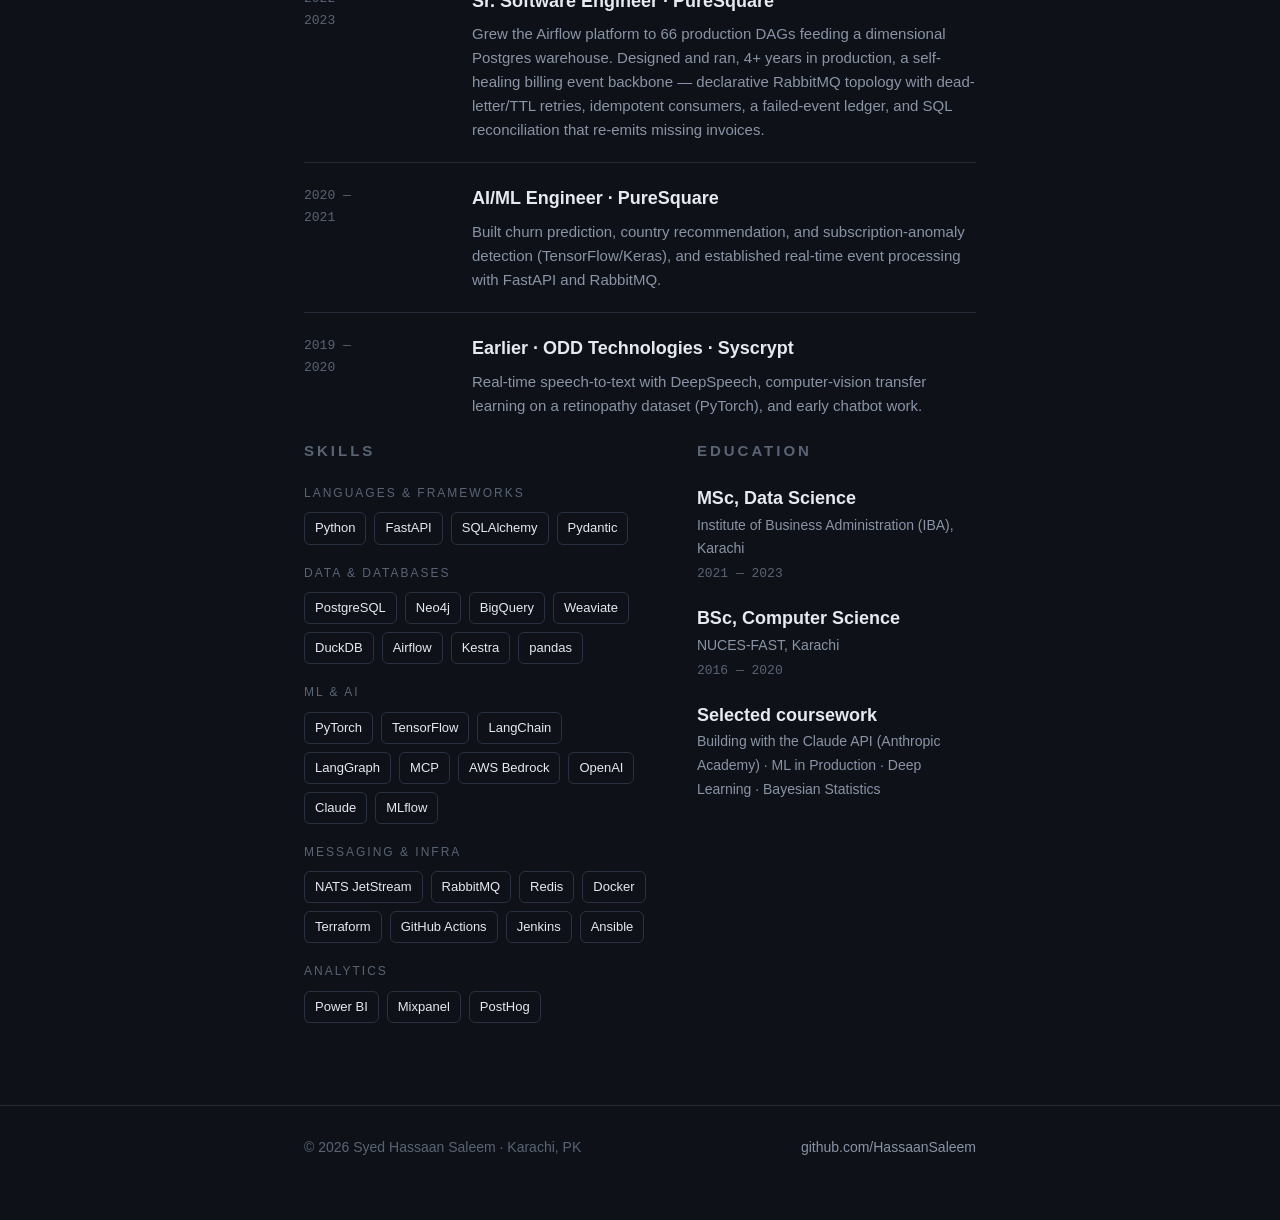
==== commit 69ddbfe6: "Update hero bio: drop monorepo-contributor claim, add Jarvis and SME Recipe engine Co-Authored-By: C" ====
--- a/index.html
+++ b/index.html
@@ -30,7 +30,7 @@
     <div class="kicker">Engineering Manager · AI &amp; Data Science</div>
     <h1>Syed Hassaan Saleem</h1>
     <p class="tagline">I build production AI systems end-to-end — multi-agent LLM orchestrators, agentic memory engines, knowledge graphs, RAG pipelines, and the event-driven data platforms underneath them.</p>
-    <p class="bio">5+ years of it, most of it within one venture group — Disrupt (formerly Gaditek) — spanning a consumer scaleup and ventures built from zero. I've owned architecture from an empty repo and turned ambiguous business problems into working products. Today I lead its AI team behind GrowthAnts and Synapse: top contributor to the platform monorepo (~2,500 of ~5,400 commits), primary author of its agent-memory core, and author of a service architecture reused across 20+ internal services — five of its libraries open source.</p>
+    <p class="bio">5+ years of it, most of it within one venture group — Disrupt (formerly Gaditek) — spanning a consumer scaleup and ventures built from zero. I've owned architecture from an empty repo and turned ambiguous business problems into working products. Today I lead its AI team behind GrowthAnts and Synapse: primary author of its agent-memory core, Jarvis (its growth agent orchestrator) and the SME Recipe engine, and author of a service architecture reused across 20+ internal services — five of its libraries open source.</p>
     <div class="contact">
       <a href="https://github.com/HassaanSaleem">GitHub ↗</a>
       <!-- TODO: replace with your LinkedIn profile URL -->
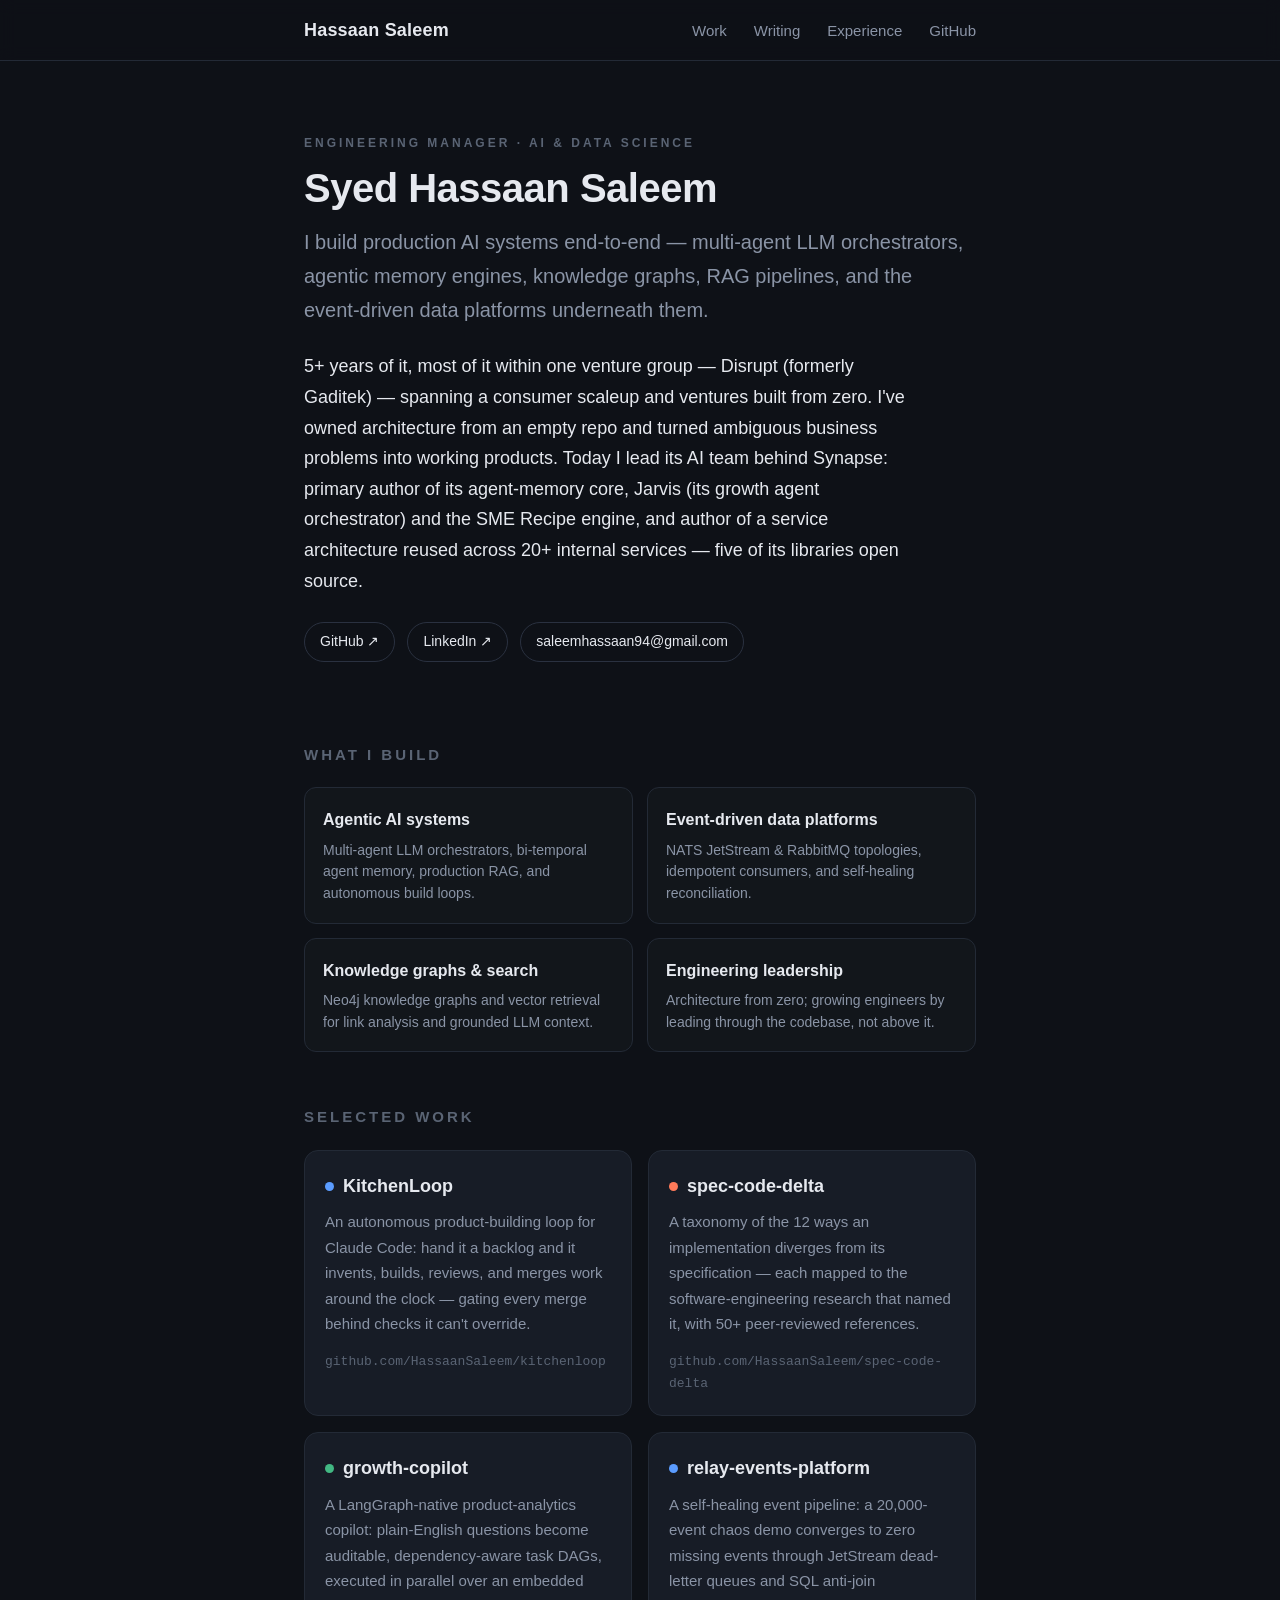
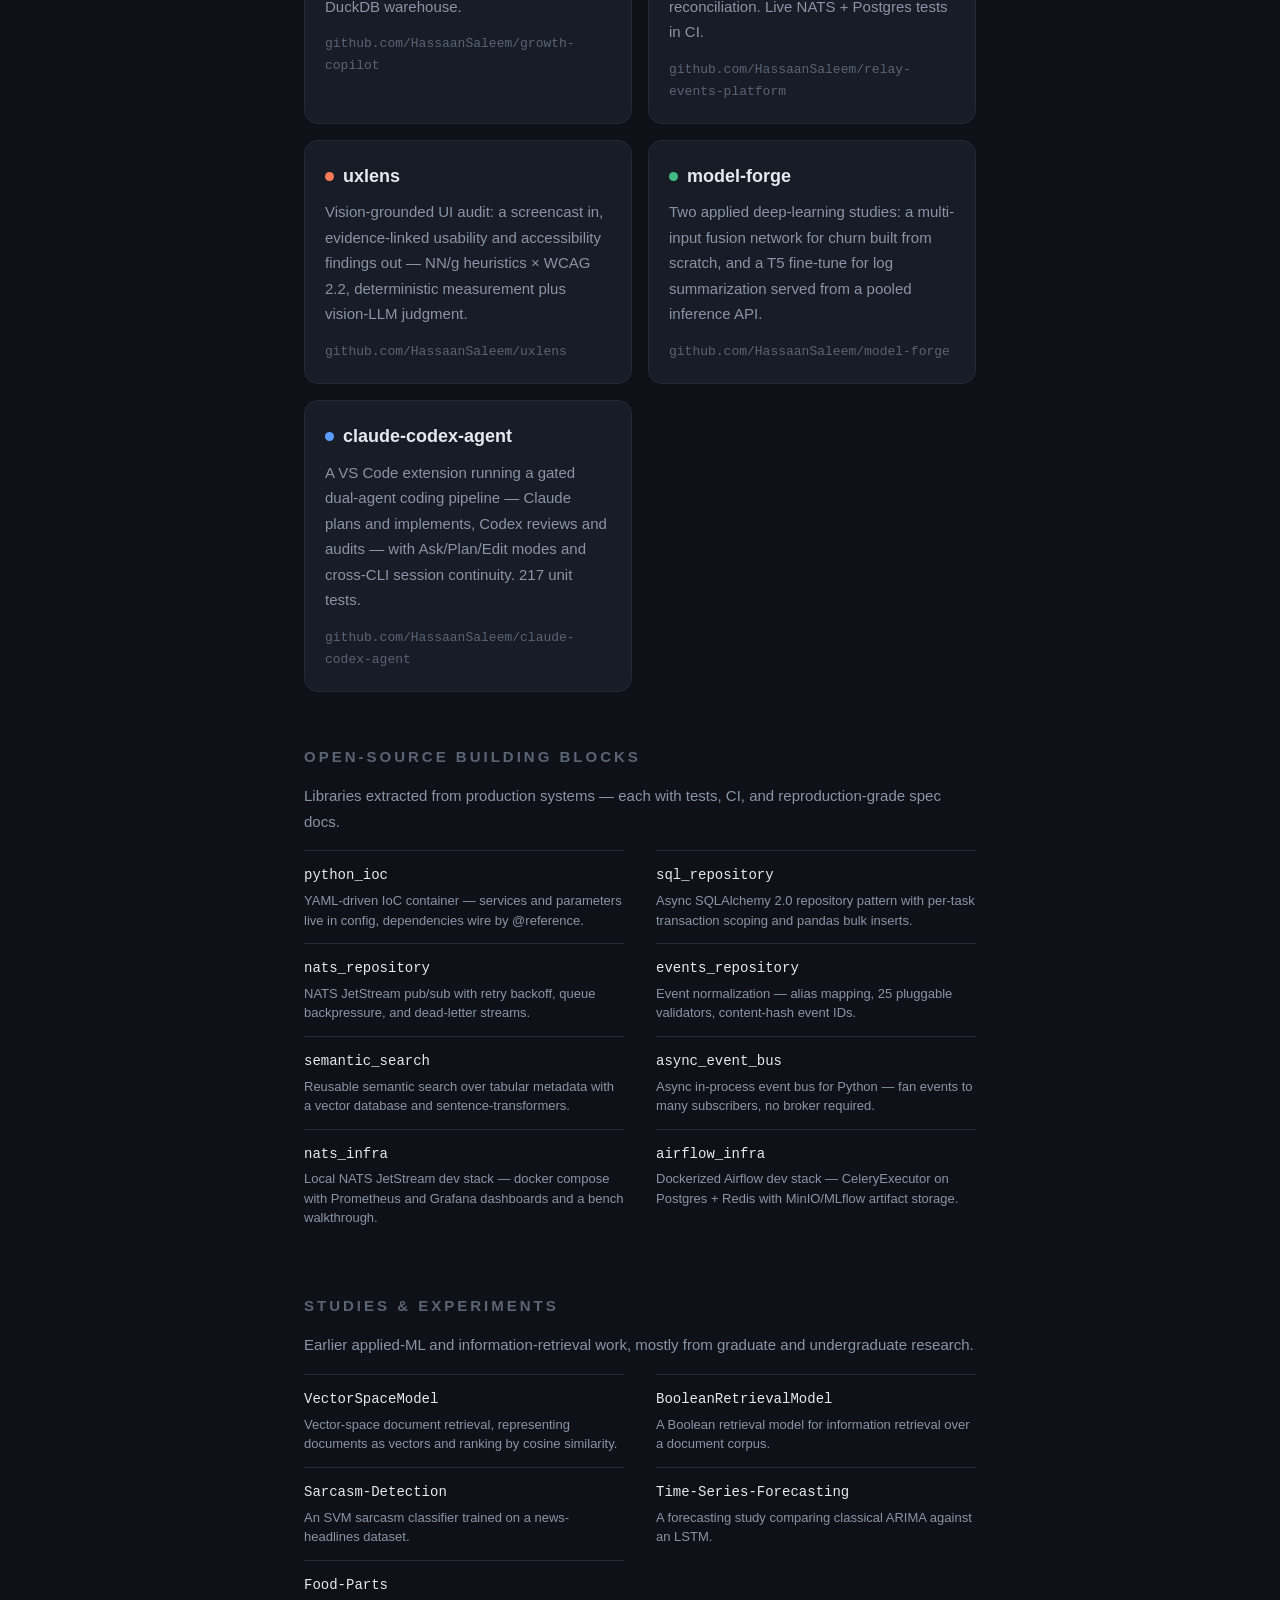
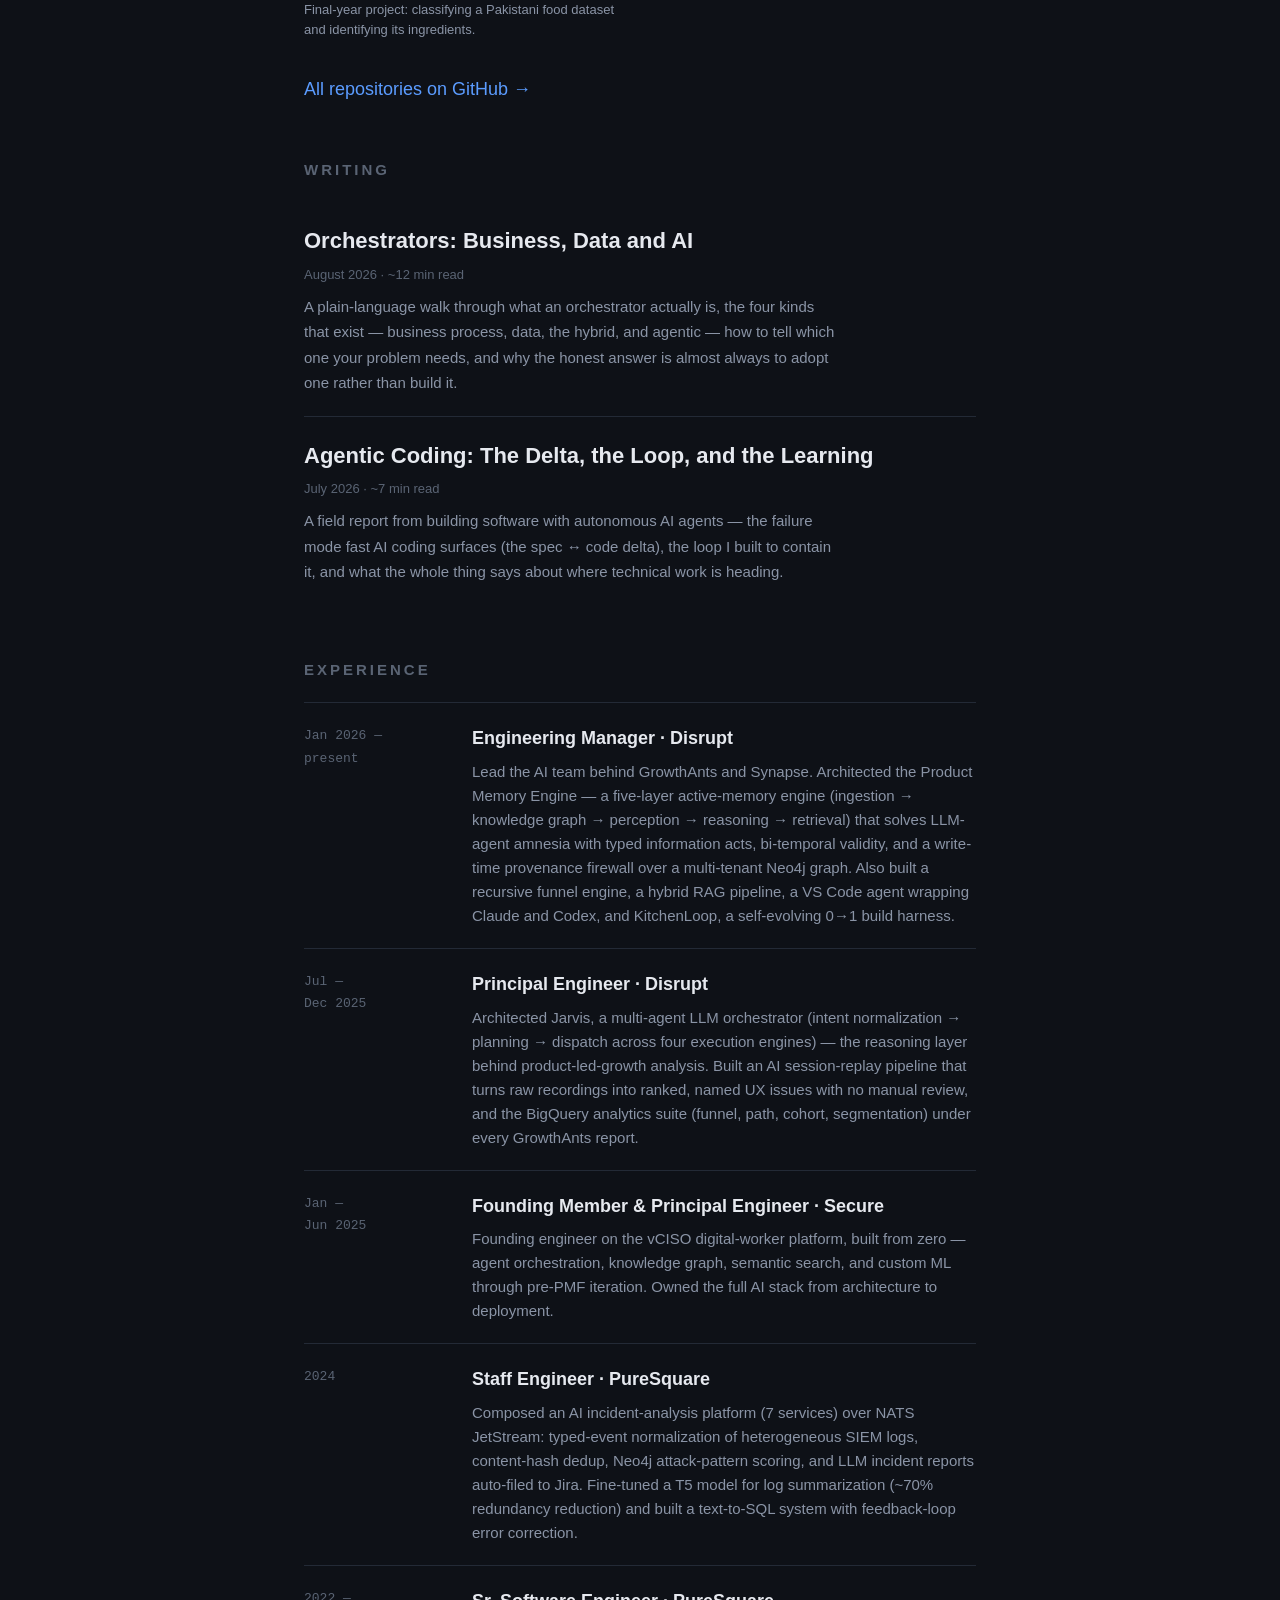
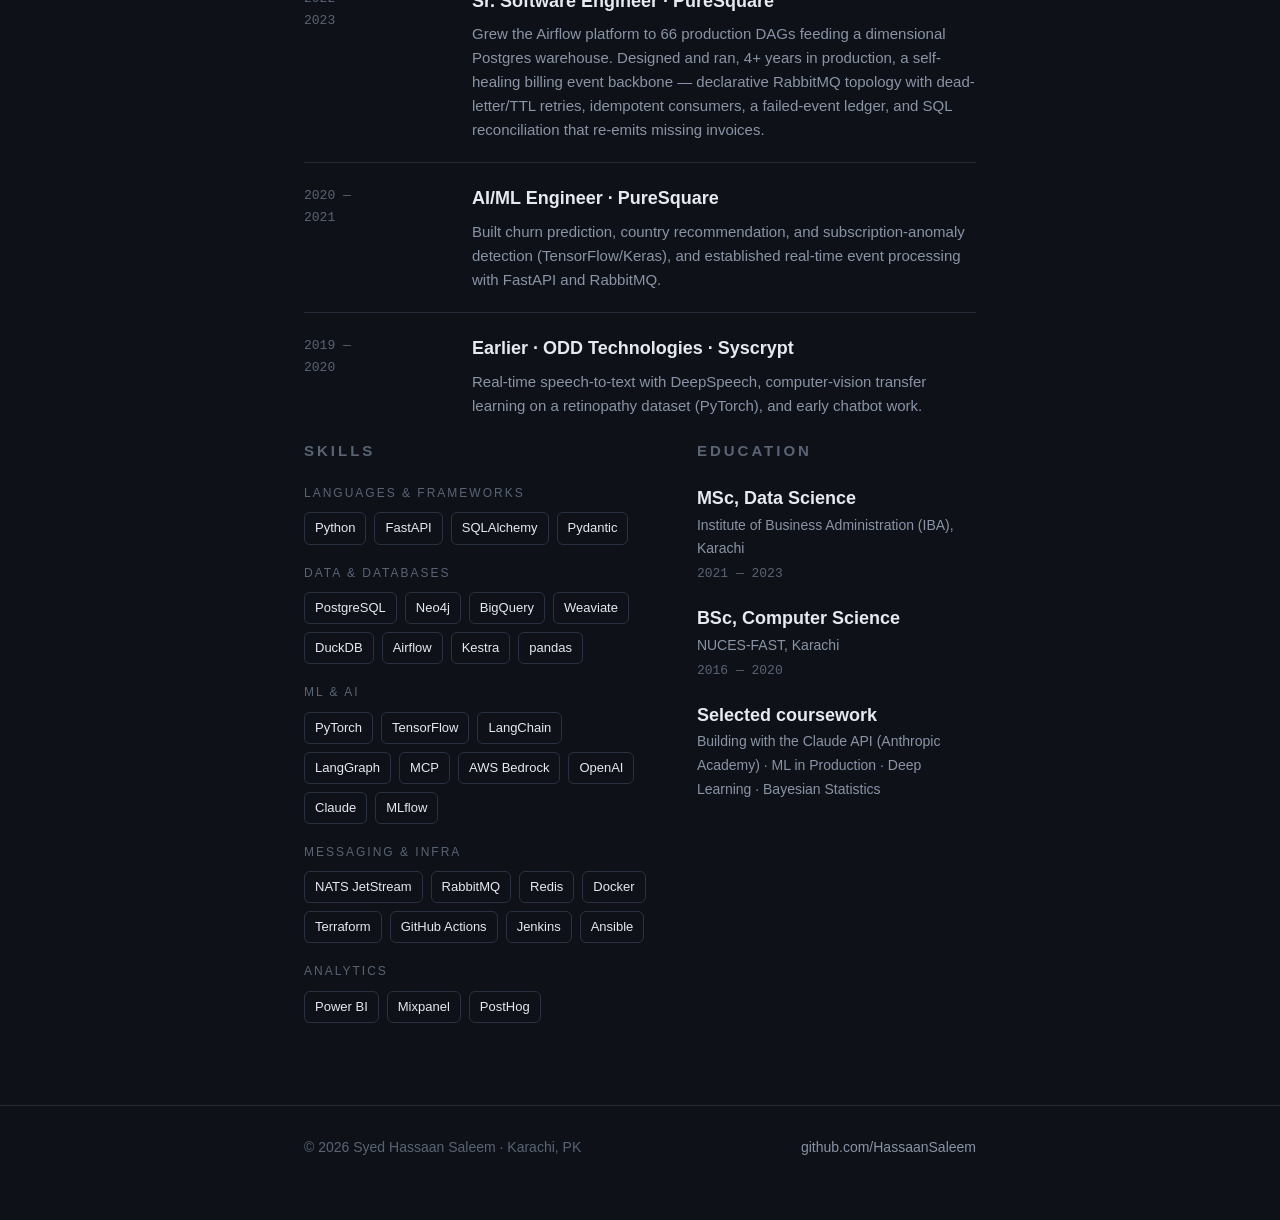
==== commit 02e1a709: "Bio: lead AI team behind Synapse (drop GrowthAnts) Co-Authored-By: Claude Opus 4.8 <noreply@anthropi" ====
--- a/index.html
+++ b/index.html
@@ -30,11 +30,10 @@
     <div class="kicker">Engineering Manager · AI &amp; Data Science</div>
     <h1>Syed Hassaan Saleem</h1>
     <p class="tagline">I build production AI systems end-to-end — multi-agent LLM orchestrators, agentic memory engines, knowledge graphs, RAG pipelines, and the event-driven data platforms underneath them.</p>
-    <p class="bio">5+ years of it, most of it within one venture group — Disrupt (formerly Gaditek) — spanning a consumer scaleup and ventures built from zero. I've owned architecture from an empty repo and turned ambiguous business problems into working products. Today I lead its AI team behind GrowthAnts and Synapse: primary author of its agent-memory core, Jarvis (its growth agent orchestrator) and the SME Recipe engine, and author of a service architecture reused across 20+ internal services — five of its libraries open source.</p>
+    <p class="bio">5+ years of it, most of it within one venture group — Disrupt (formerly Gaditek) — spanning a consumer scaleup and ventures built from zero. I've owned architecture from an empty repo and turned ambiguous business problems into working products. Today I lead its AI team behind Synapse: primary author of its agent-memory core, Jarvis (its growth agent orchestrator) and the SME Recipe engine, and author of a service architecture reused across 20+ internal services — five of its libraries open source.</p>
     <div class="contact">
       <a href="https://github.com/HassaanSaleem">GitHub ↗</a>
-      <!-- TODO: replace with your LinkedIn profile URL -->
-      <a href="https://www.linkedin.com/">LinkedIn ↗</a>
+      <a href="https://www.linkedin.com/in/syed-hassaan-saleem-12b44213a/">LinkedIn ↗</a>
       <a href="mailto:saleemhassaan94@gmail.com">saleemhassaan94@gmail.com</a>
     </div>
   </div>
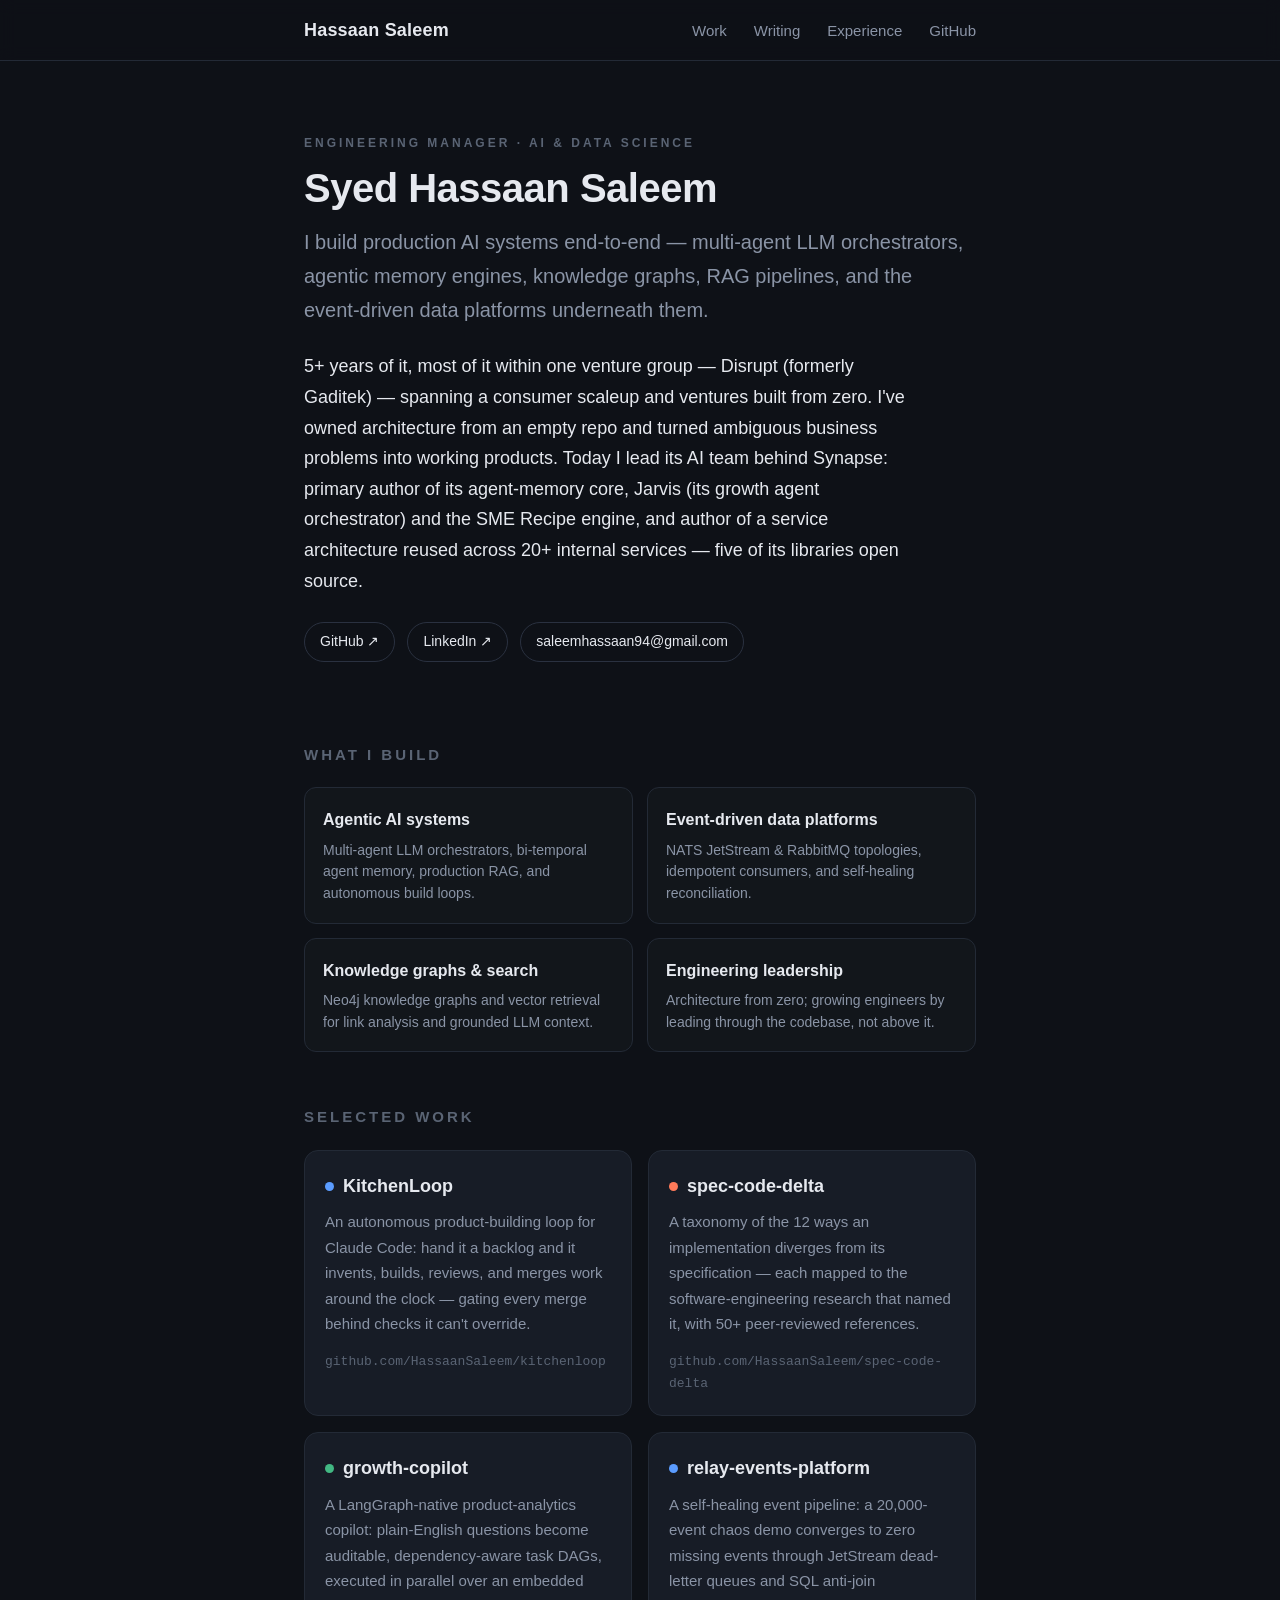
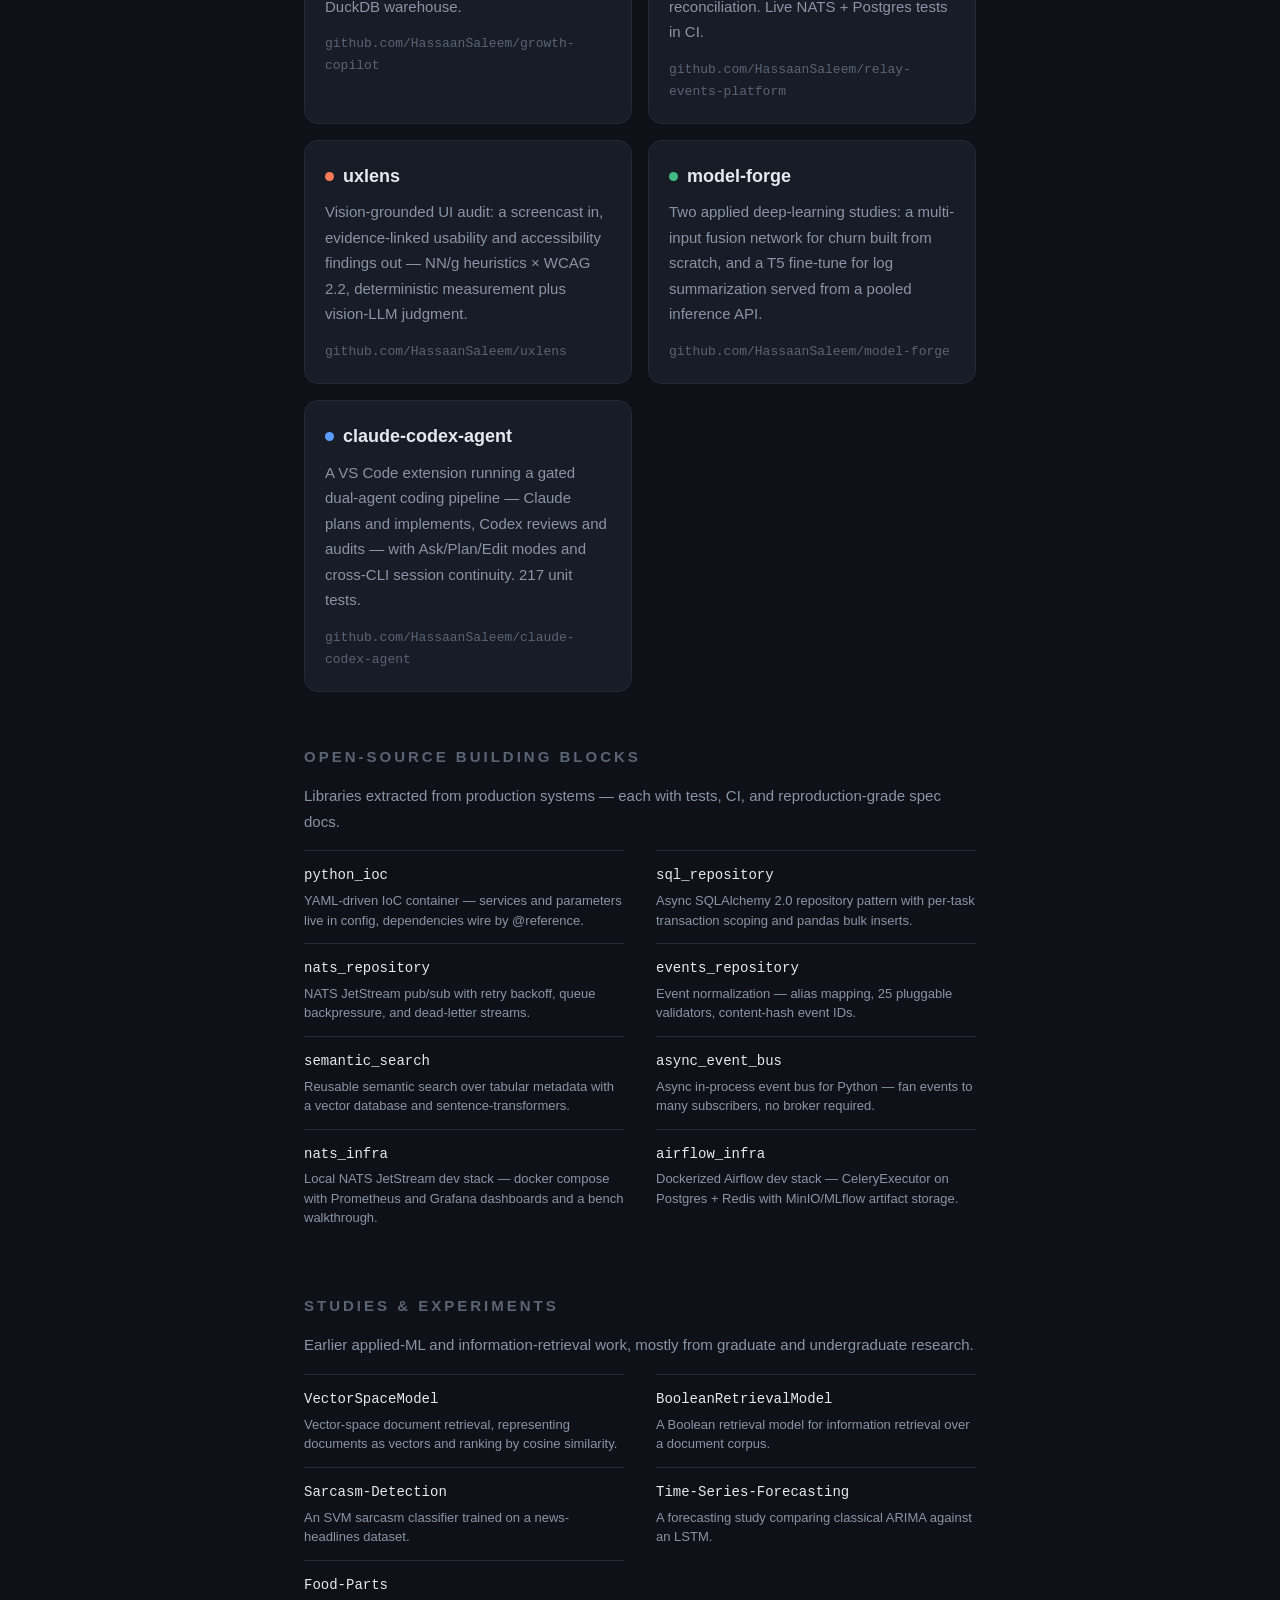
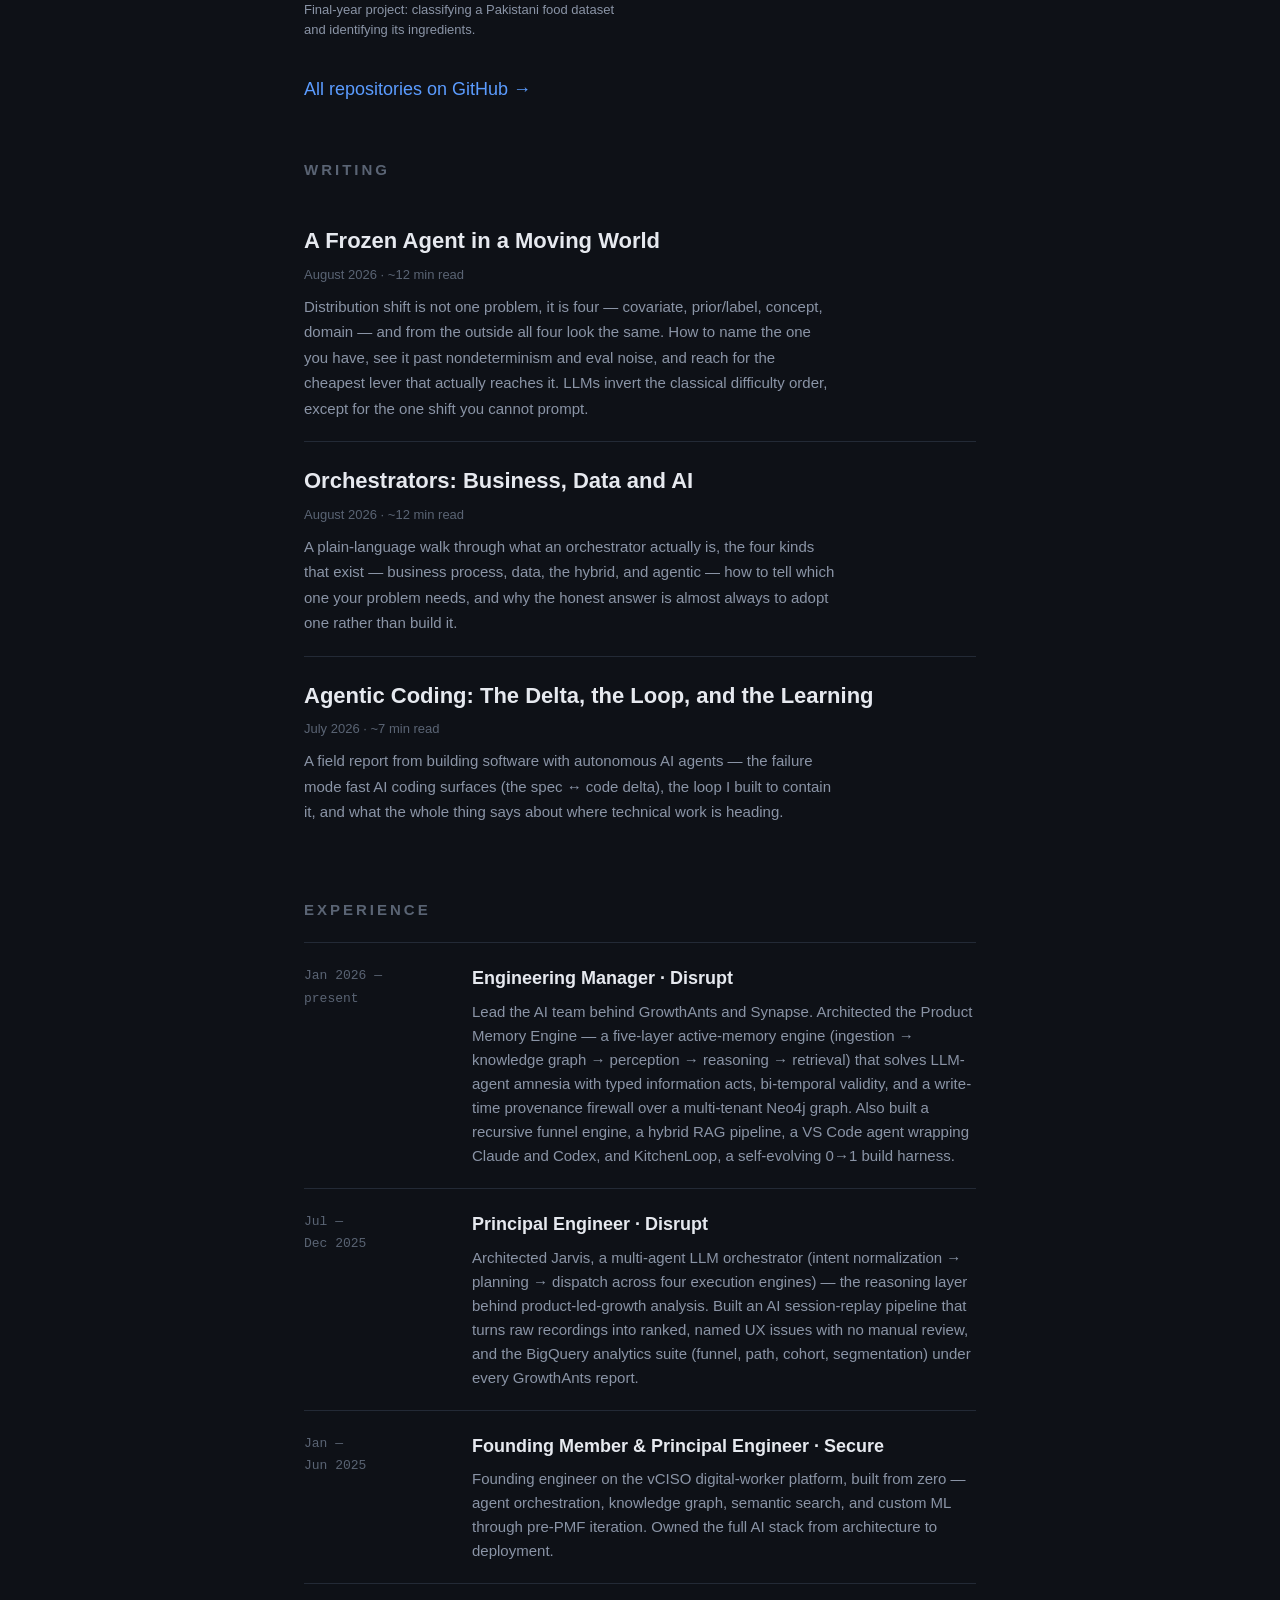
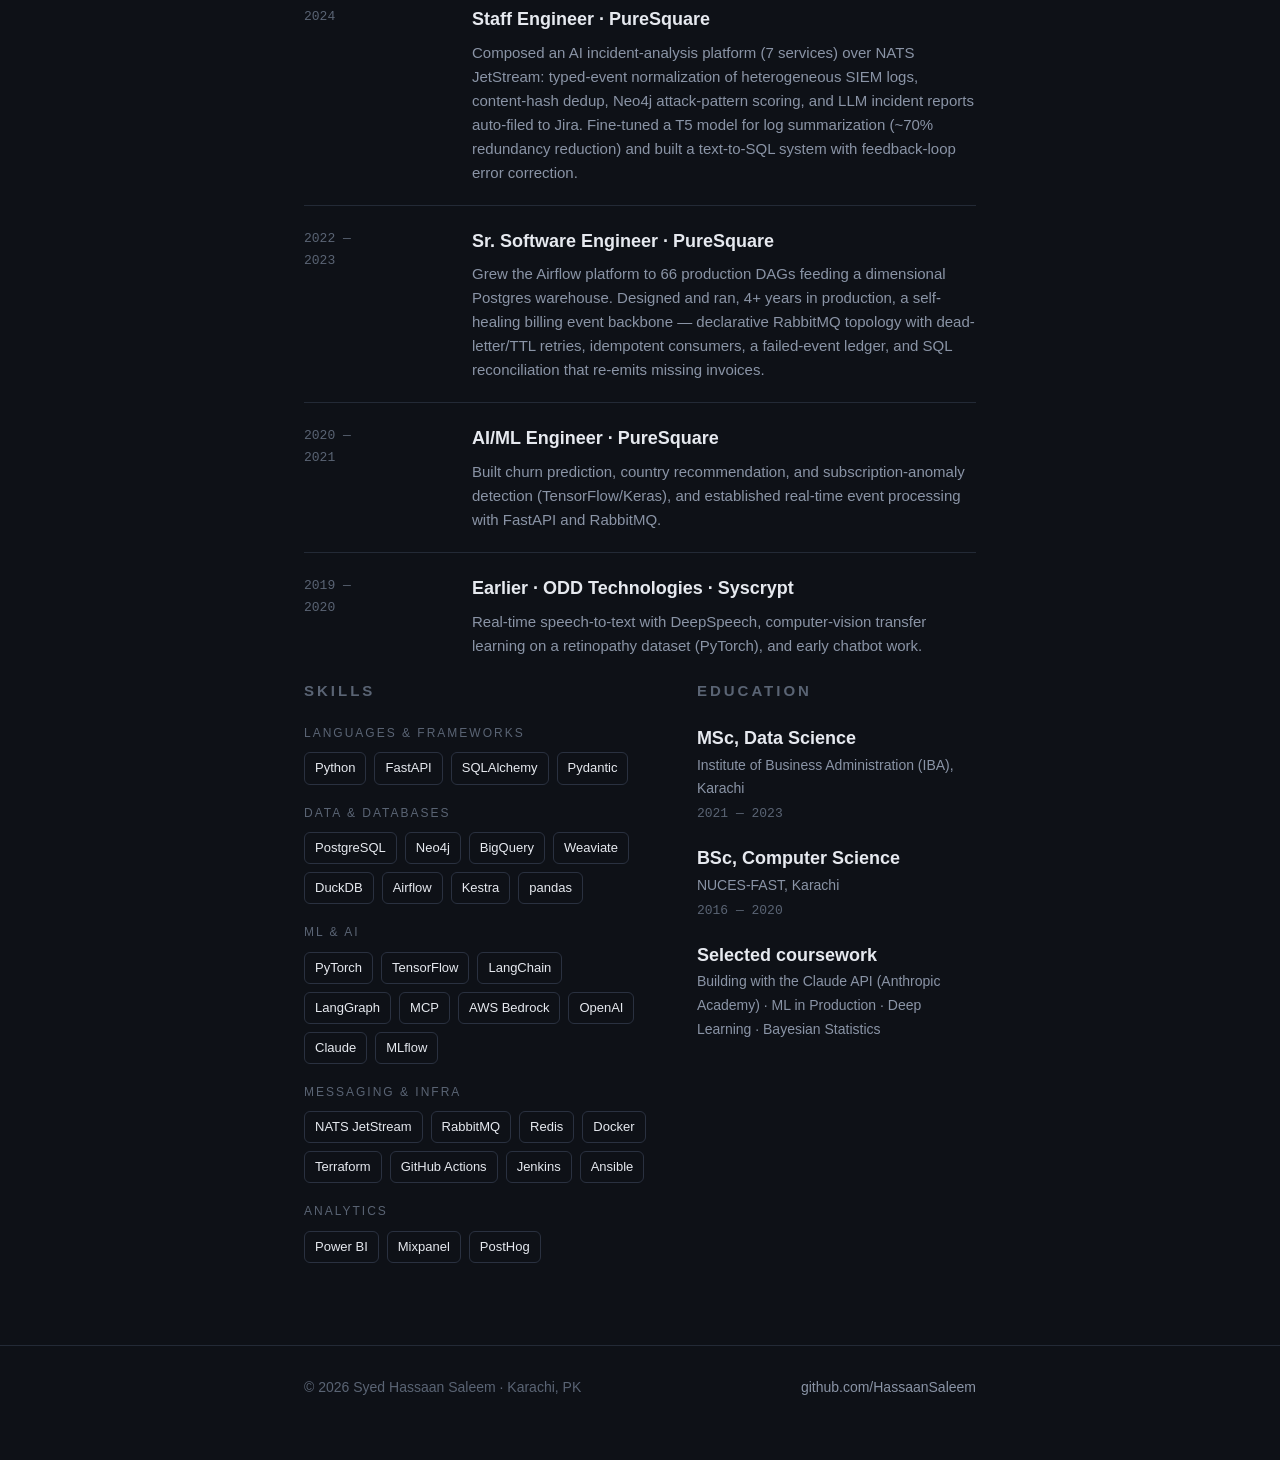
==== commit a49412b0: "Add "A Frozen Agent in a Moving World" post Long-form essay on distribution shift as it hits LLM age" ====
--- a/index.html
+++ b/index.html
@@ -169,6 +169,11 @@
 
   <section id="writing" class="wrap">
     <h2 class="head">Writing</h2>
+    <a class="post-link" href="writing/a-frozen-agent-in-a-moving-world.html">
+      <div class="title">A Frozen Agent in a Moving World</div>
+      <div class="meta">August 2026 · ~12 min read</div>
+      <div class="blurb">Distribution shift is not one problem, it is four — covariate, prior/label, concept, domain — and from the outside all four look the same. How to name the one you have, see it past nondeterminism and eval noise, and reach for the cheapest lever that actually reaches it. LLMs invert the classical difficulty order, except for the one shift you cannot prompt.</div>
+    </a>
     <a class="post-link" href="writing/orchestrators-business-data-ai.html">
       <div class="title">Orchestrators: Business, Data and AI</div>
       <div class="meta">August 2026 · ~12 min read</div>
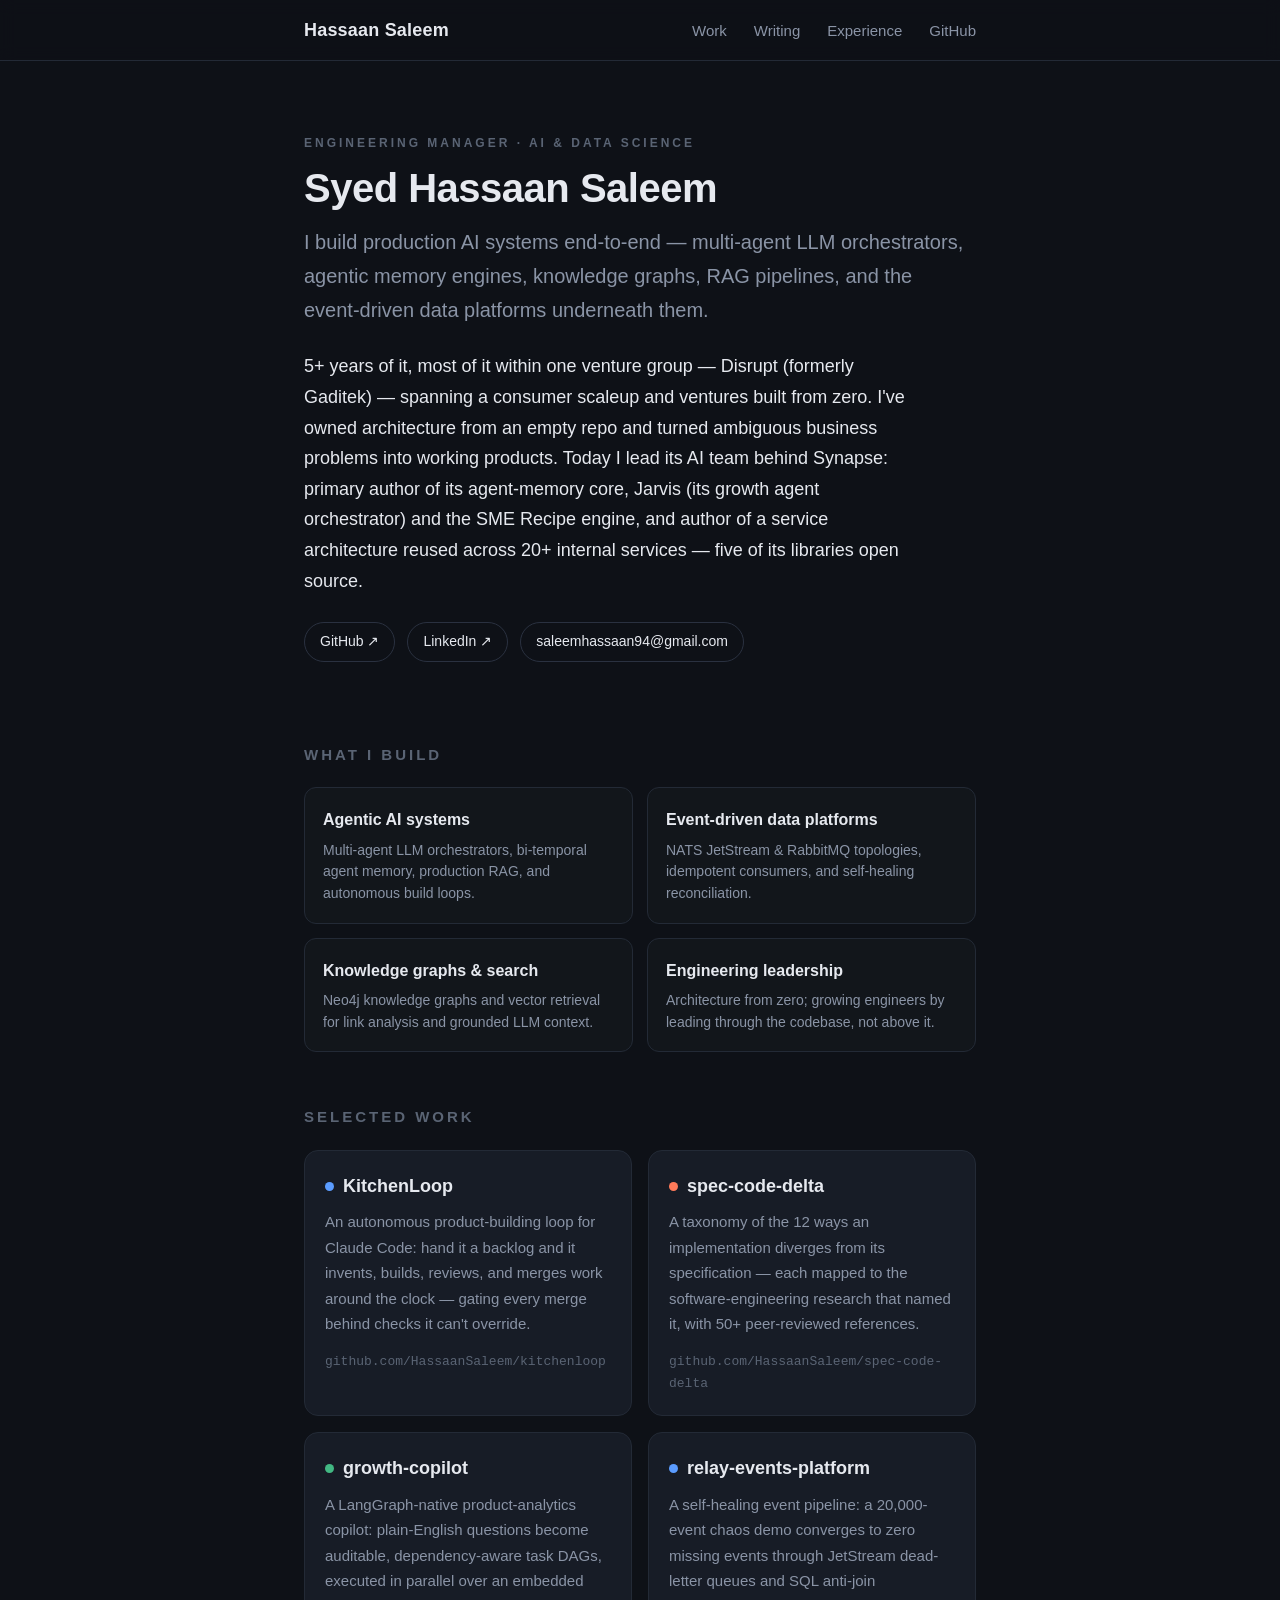
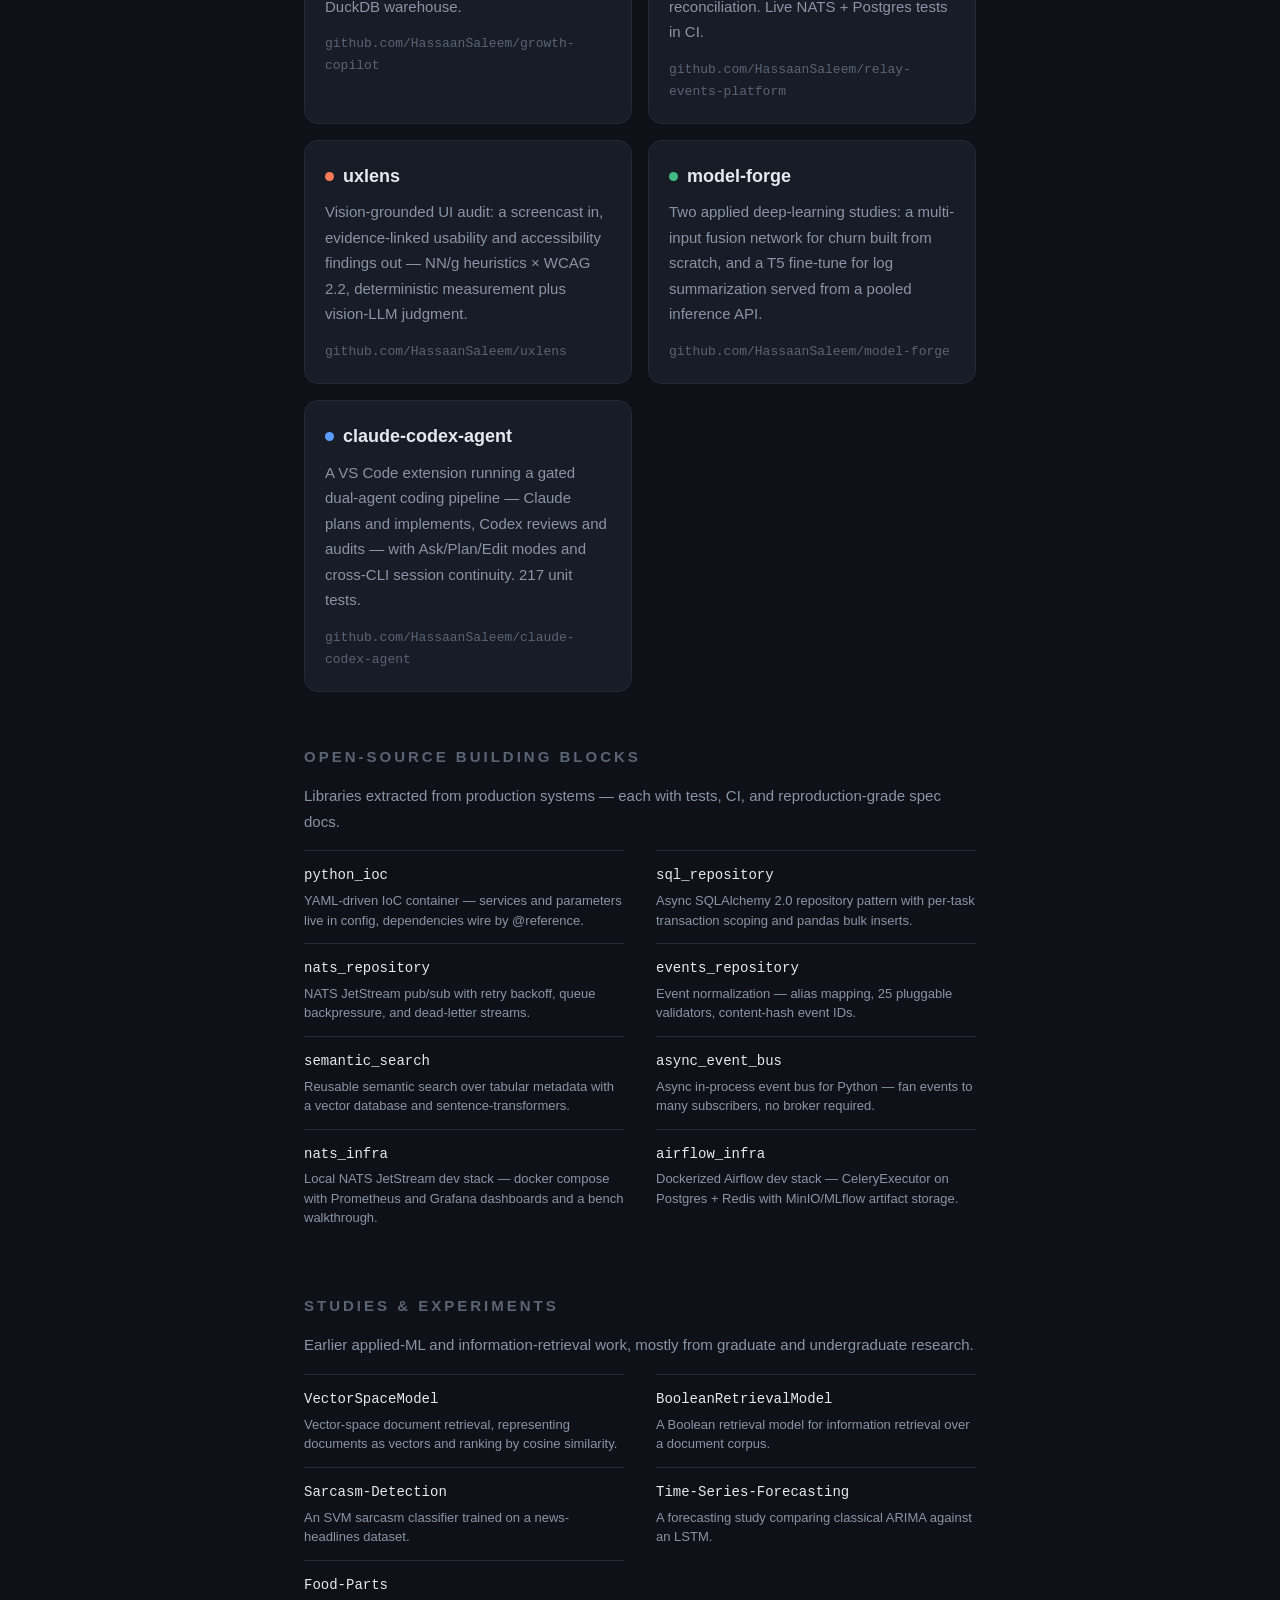
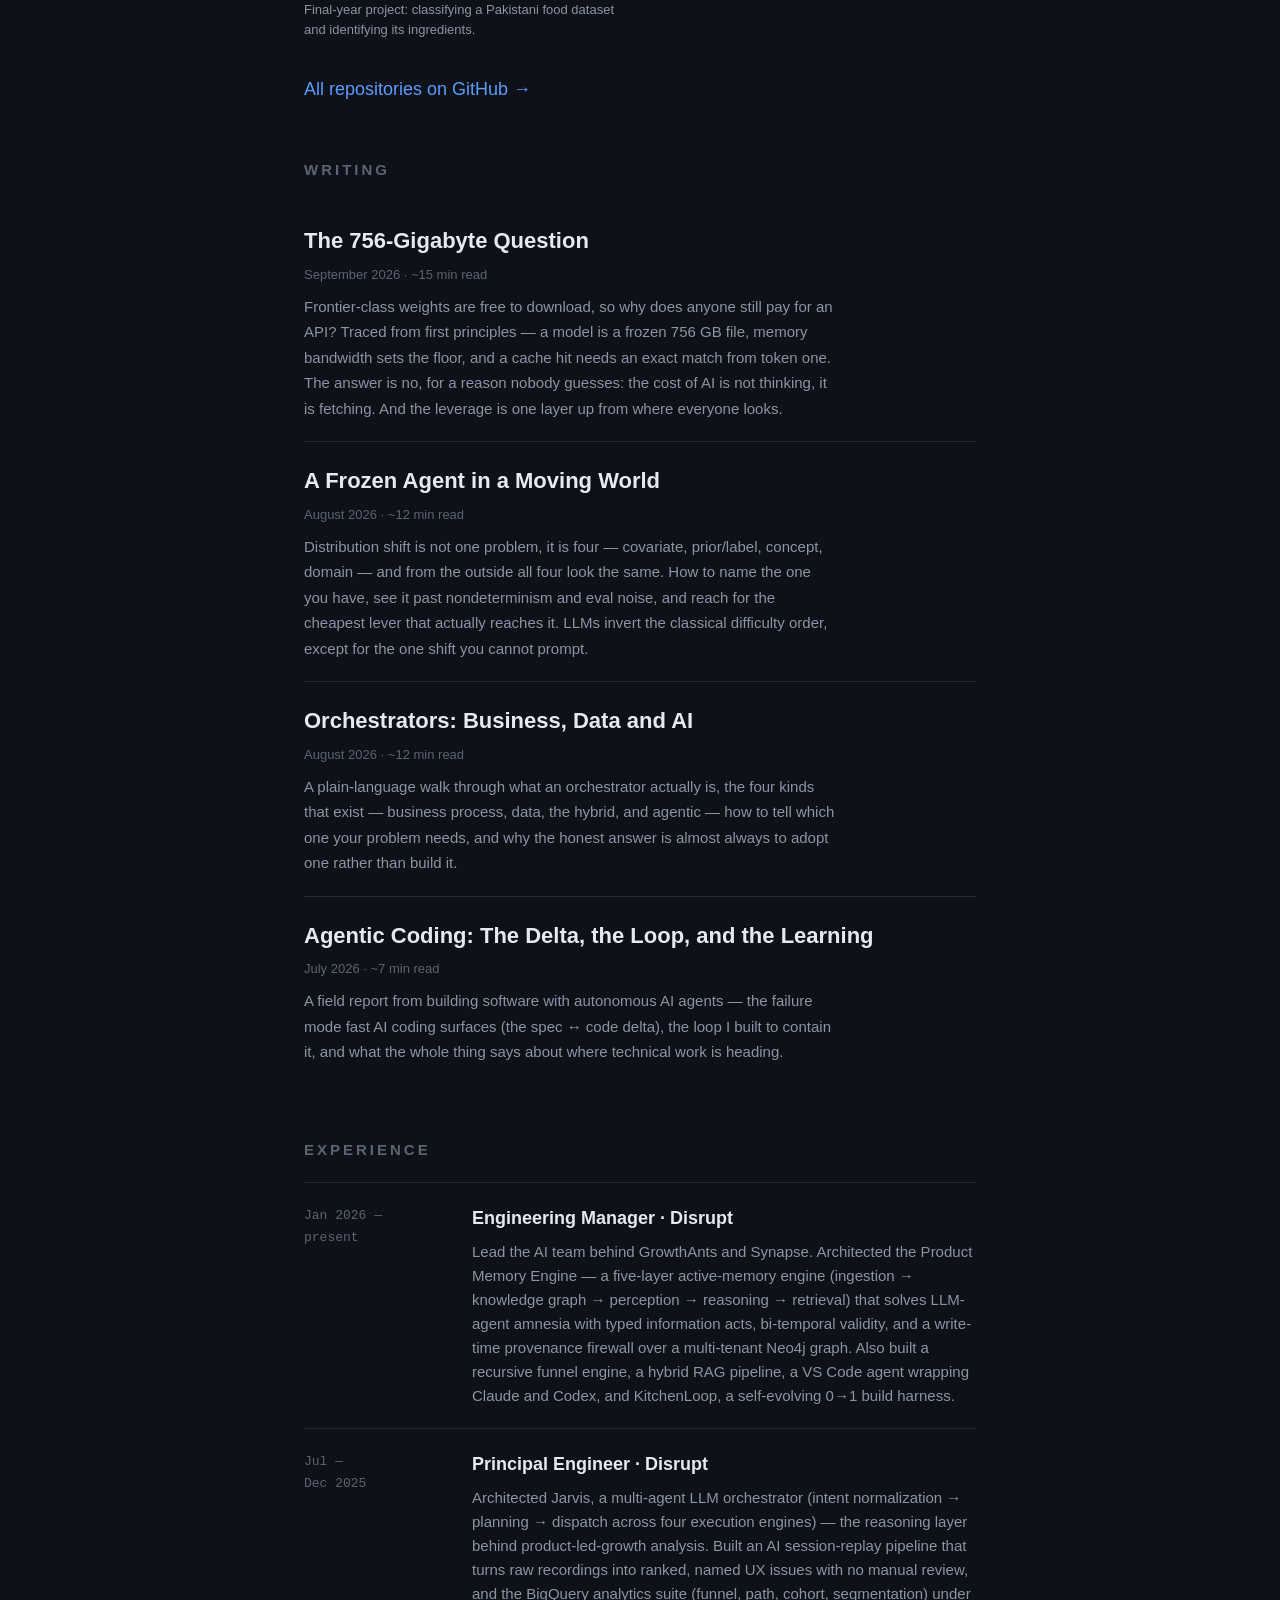
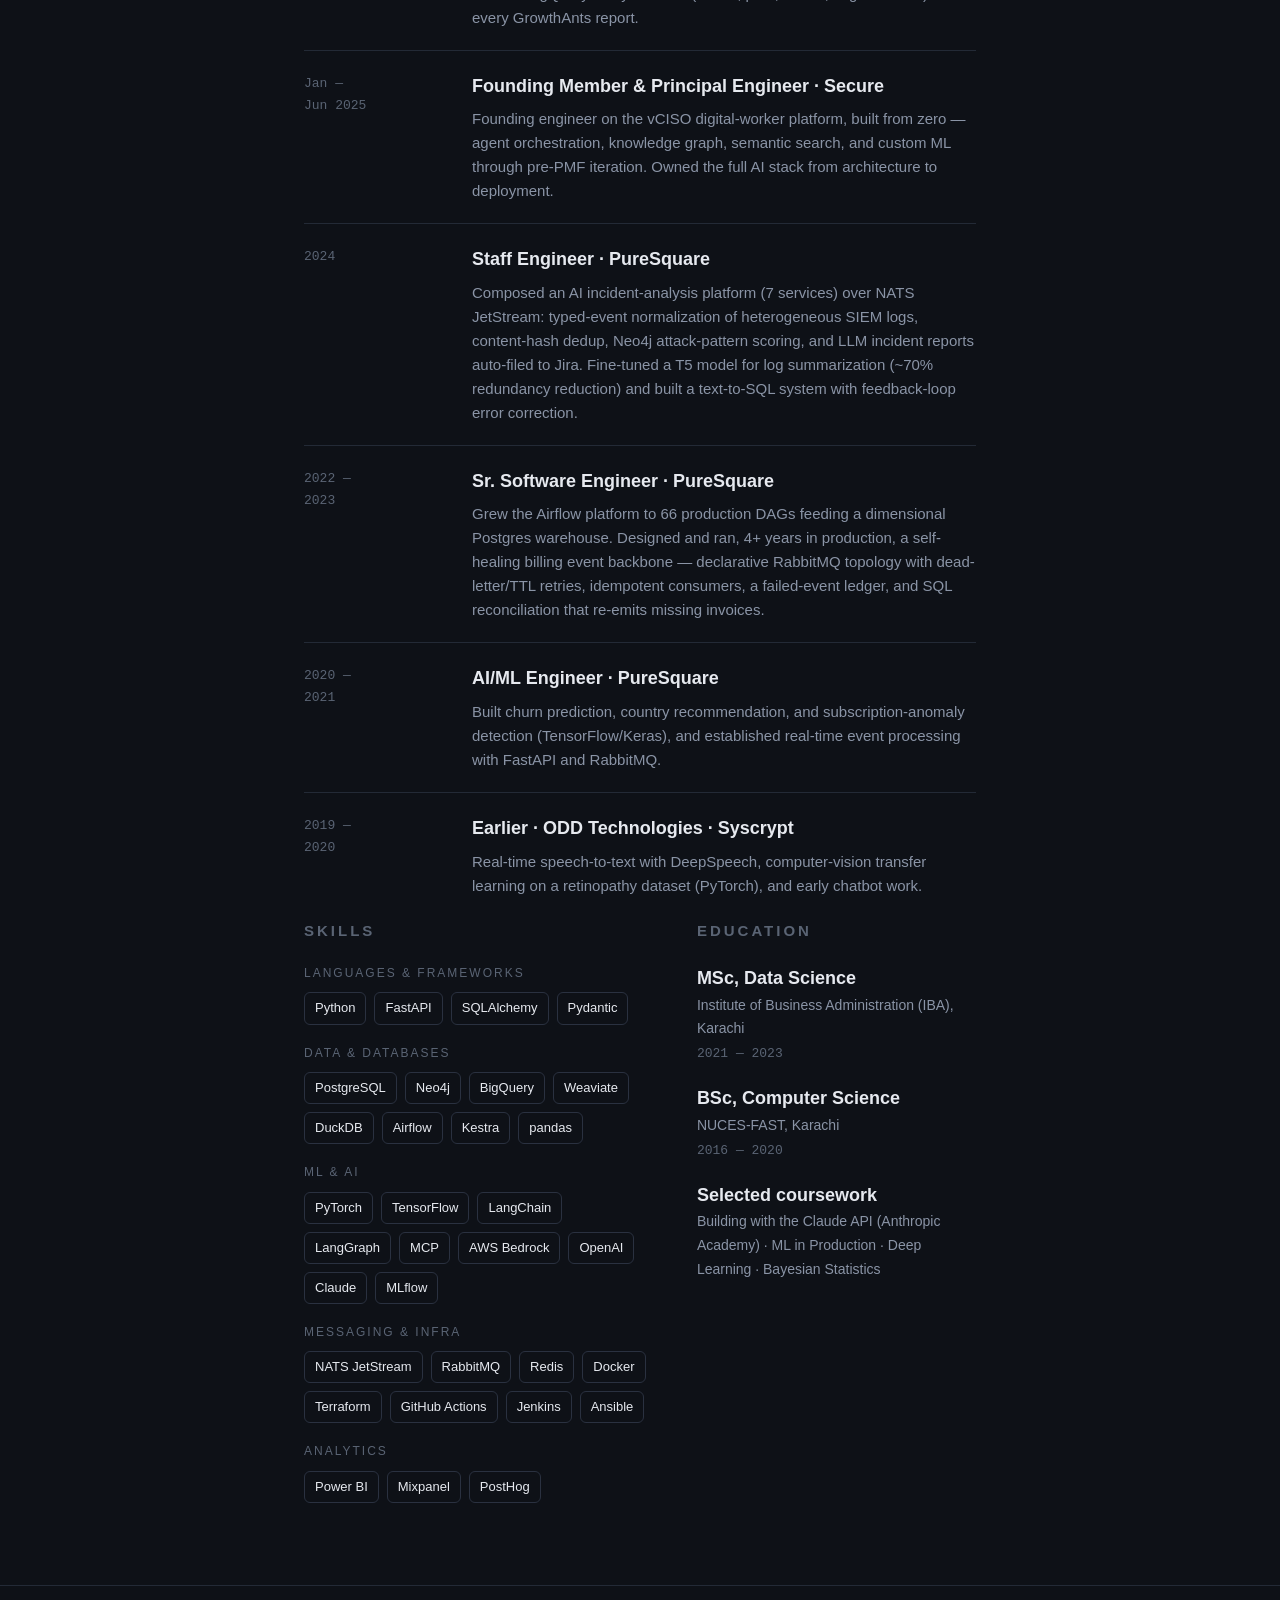
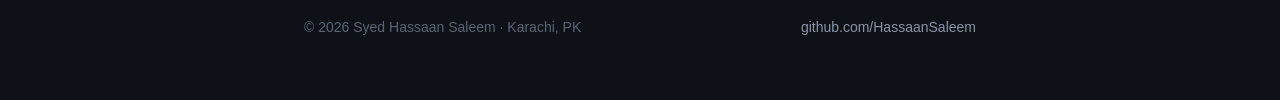
==== commit ee0276b2: "Add "The 756-Gigabyte Question" post Publishes the five-part self-deploying series as a single long-" ====
--- a/index.html
+++ b/index.html
@@ -169,6 +169,11 @@
 
   <section id="writing" class="wrap">
     <h2 class="head">Writing</h2>
+    <a class="post-link" href="writing/the-756-gigabyte-question.html">
+      <div class="title">The 756-Gigabyte Question</div>
+      <div class="meta">September 2026 · ~15 min read</div>
+      <div class="blurb">Frontier-class weights are free to download, so why does anyone still pay for an API? Traced from first principles — a model is a frozen 756 GB file, memory bandwidth sets the floor, and a cache hit needs an exact match from token one. The answer is no, for a reason nobody guesses: the cost of AI is not thinking, it is fetching. And the leverage is one layer up from where everyone looks.</div>
+    </a>
     <a class="post-link" href="writing/a-frozen-agent-in-a-moving-world.html">
       <div class="title">A Frozen Agent in a Moving World</div>
       <div class="meta">August 2026 · ~12 min read</div>
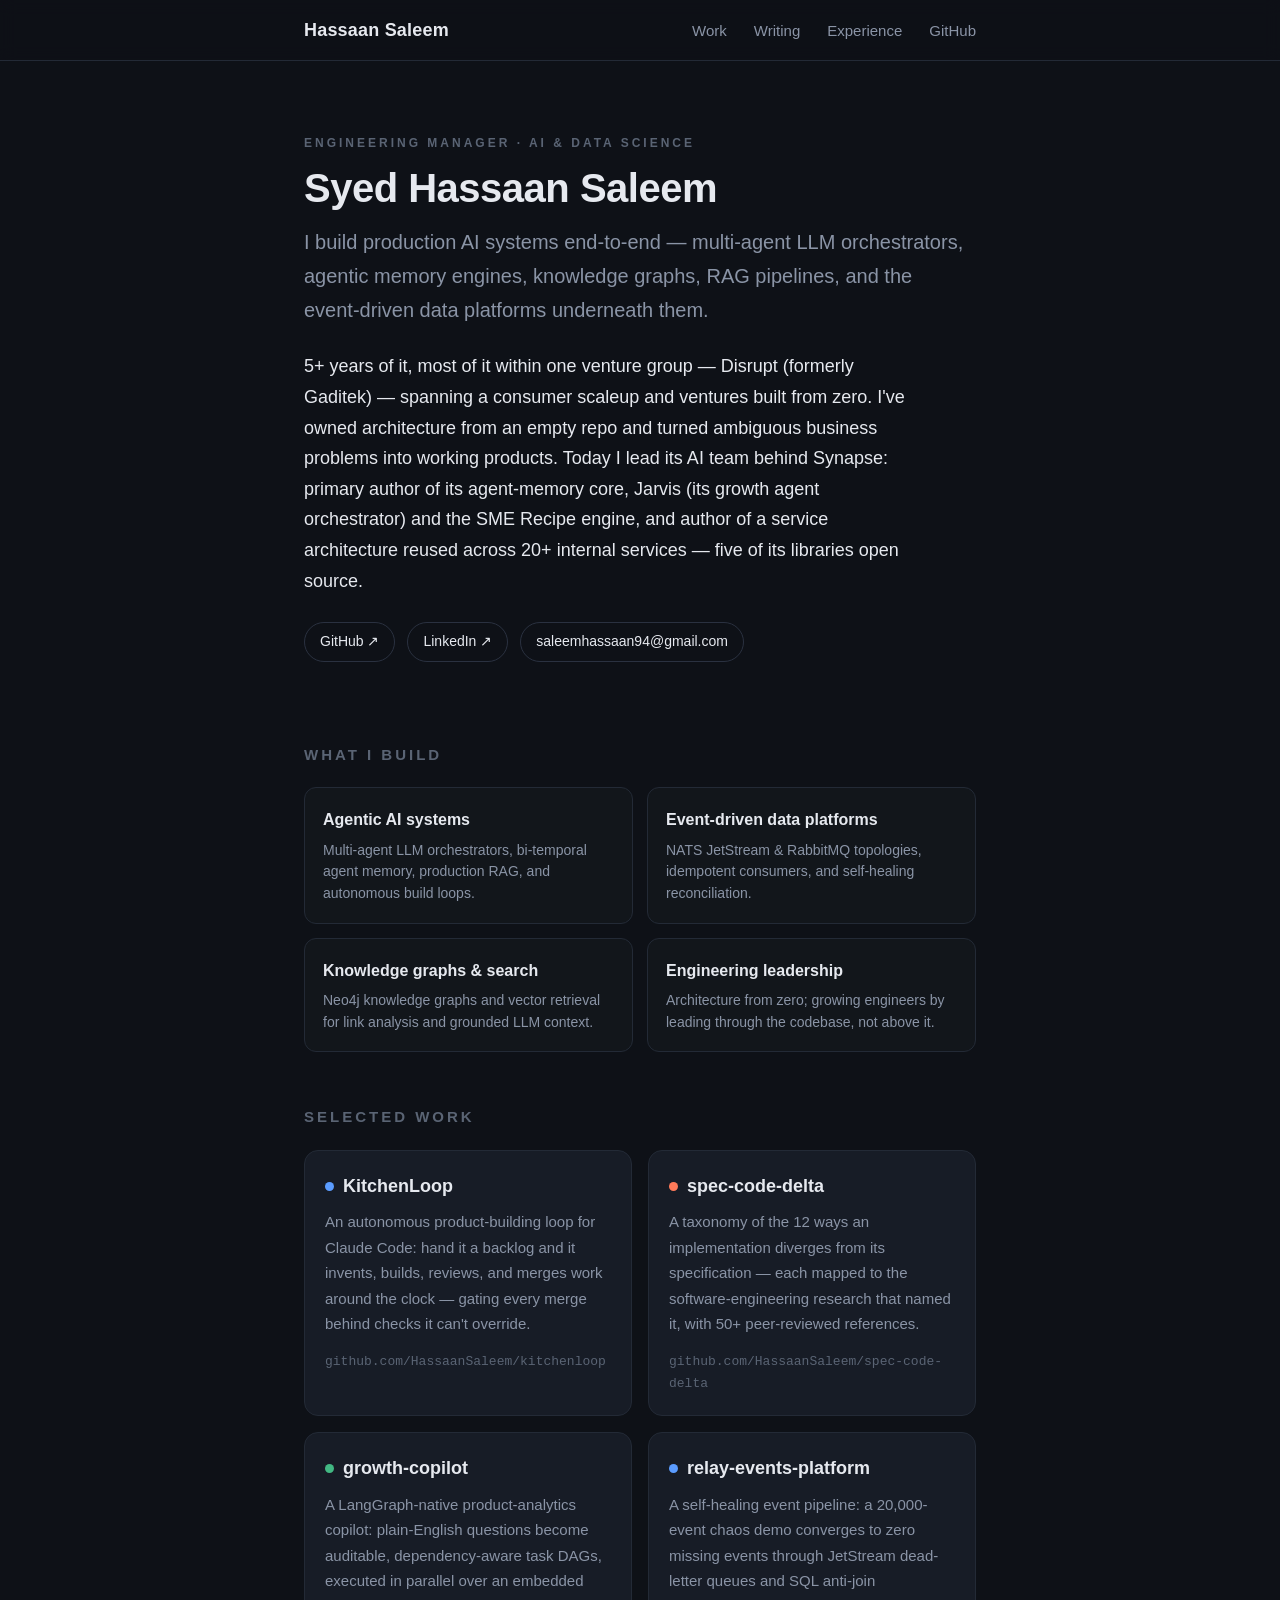
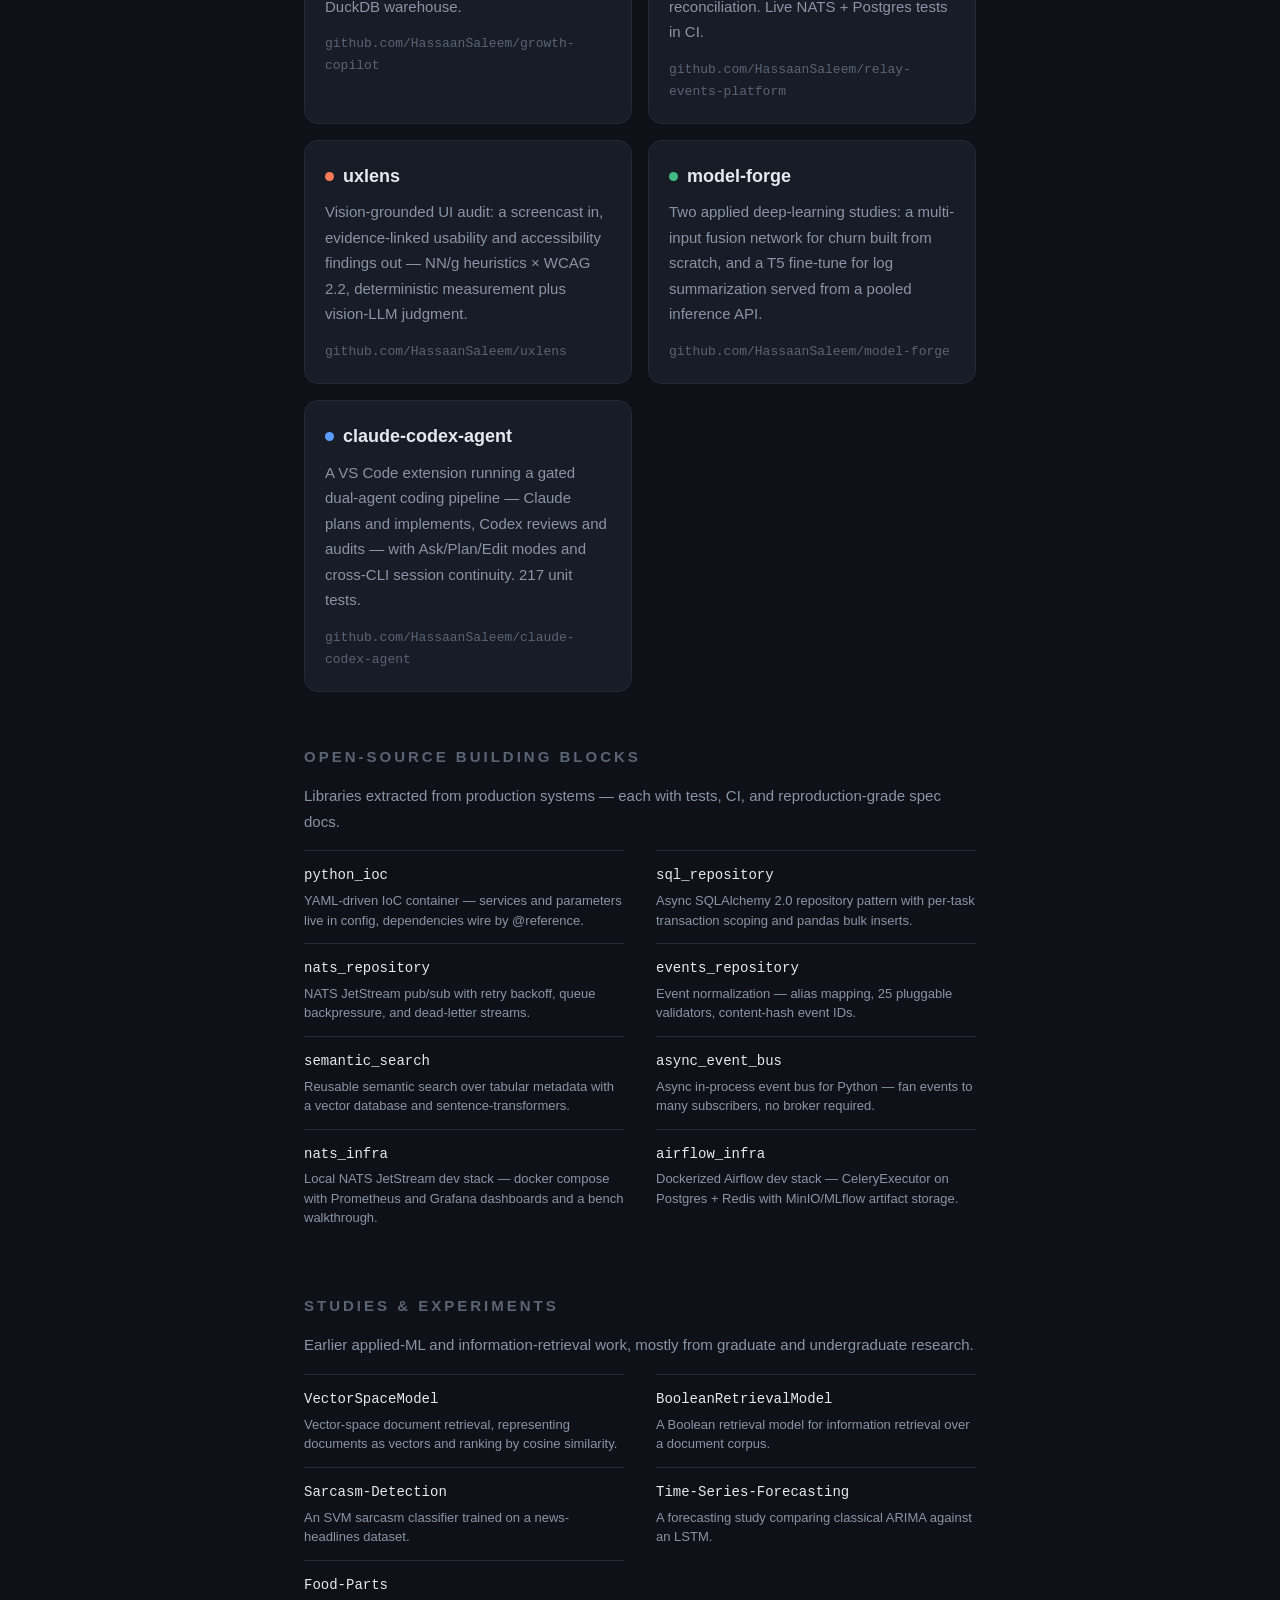
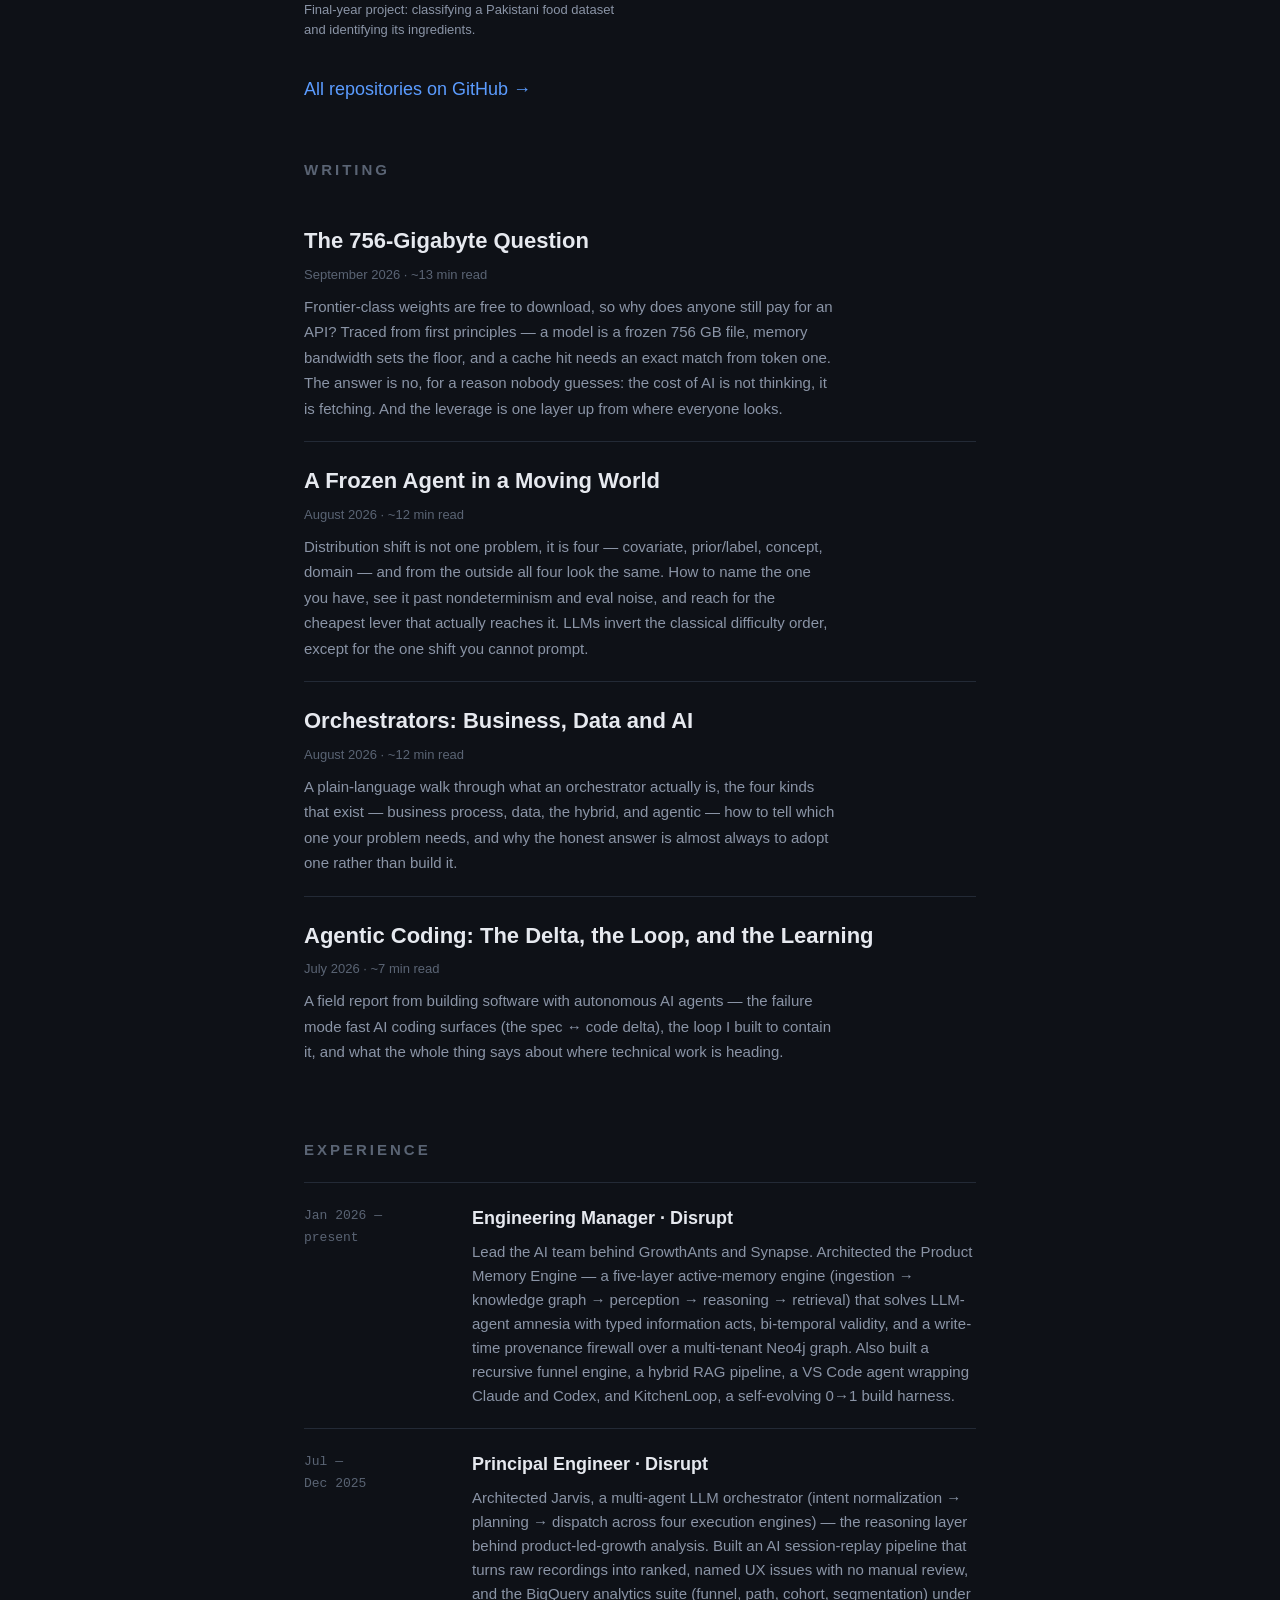
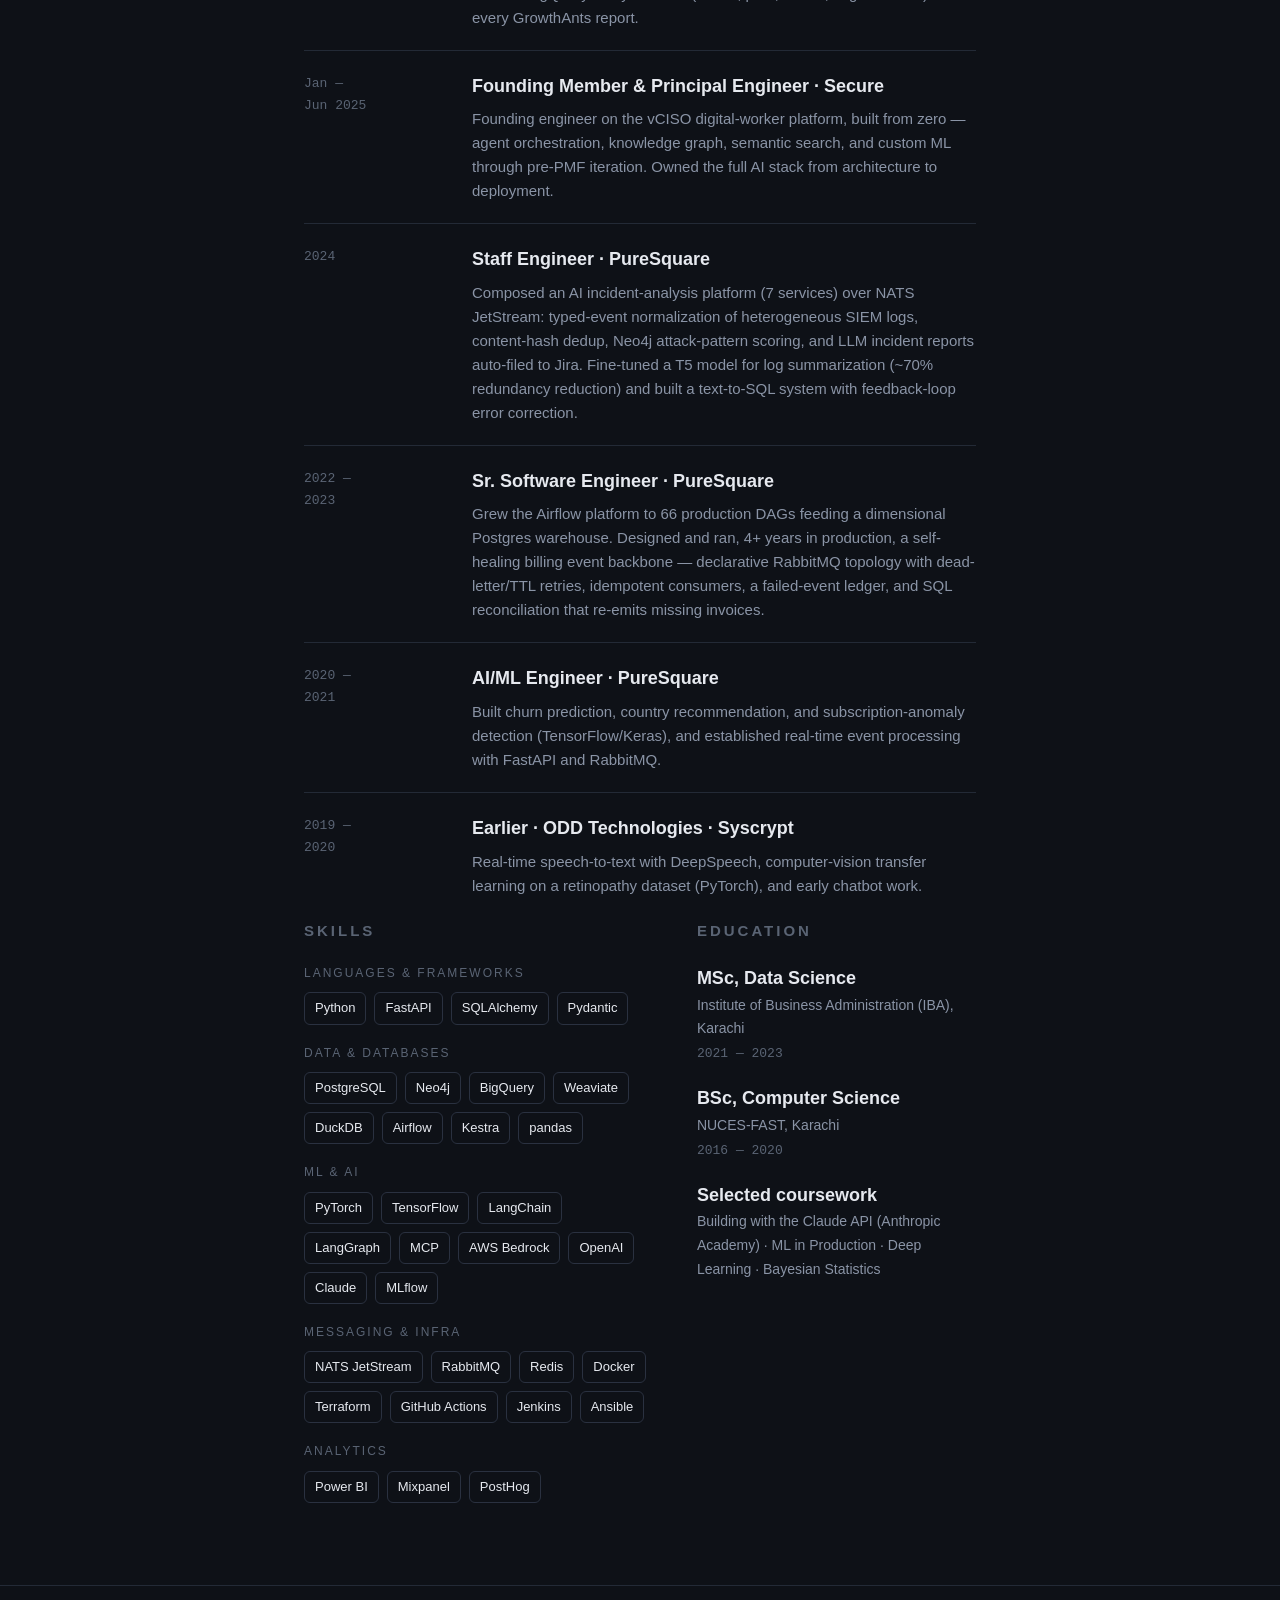
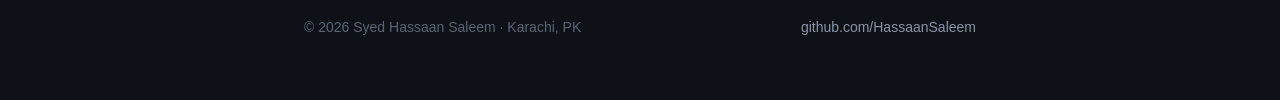
==== commit 9b772dc5: "Fix four defects in "The 756-Gigabyte Question" Two are arithmetic errors inherited from the source " ====
--- a/index.html
+++ b/index.html
@@ -171,7 +171,7 @@
     <h2 class="head">Writing</h2>
     <a class="post-link" href="writing/the-756-gigabyte-question.html">
       <div class="title">The 756-Gigabyte Question</div>
-      <div class="meta">September 2026 · ~15 min read</div>
+      <div class="meta">September 2026 · ~13 min read</div>
       <div class="blurb">Frontier-class weights are free to download, so why does anyone still pay for an API? Traced from first principles — a model is a frozen 756 GB file, memory bandwidth sets the floor, and a cache hit needs an exact match from token one. The answer is no, for a reason nobody guesses: the cost of AI is not thinking, it is fetching. And the leverage is one layer up from where everyone looks.</div>
     </a>
     <a class="post-link" href="writing/a-frozen-agent-in-a-moving-world.html">
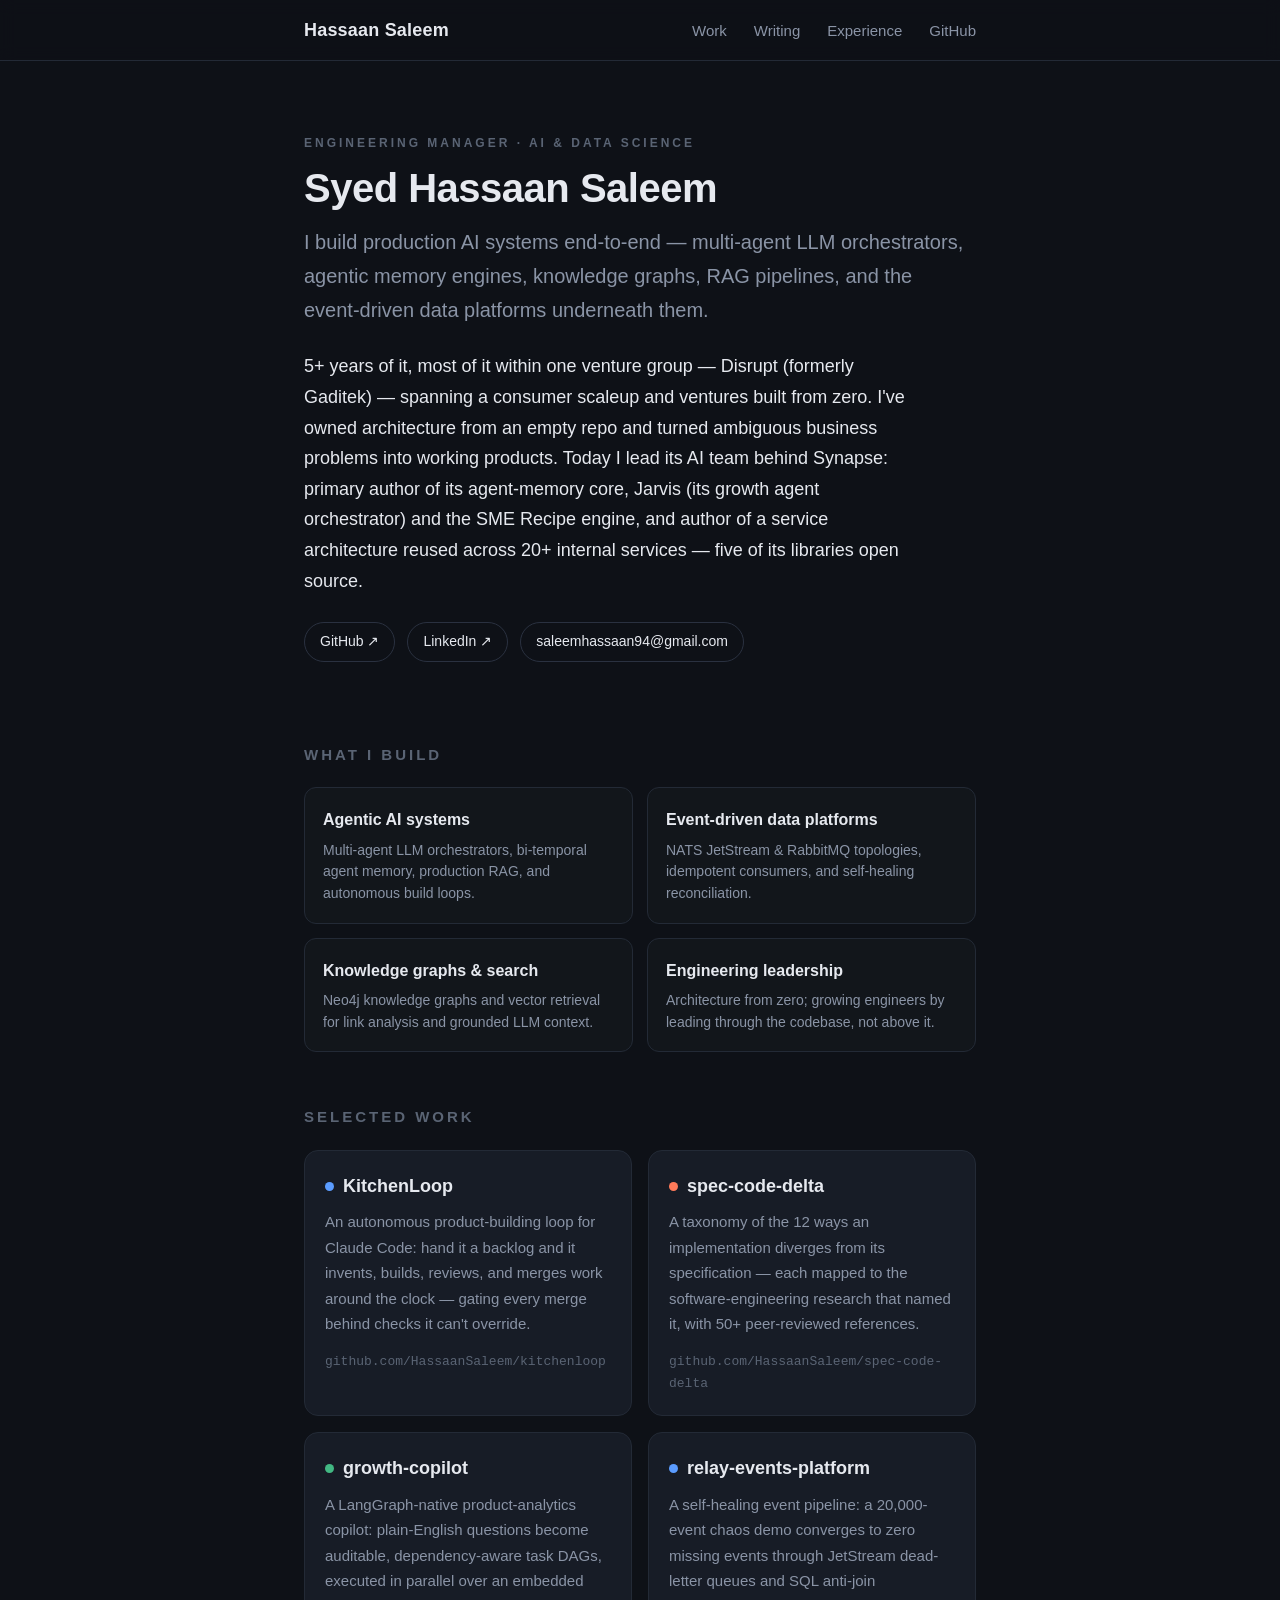
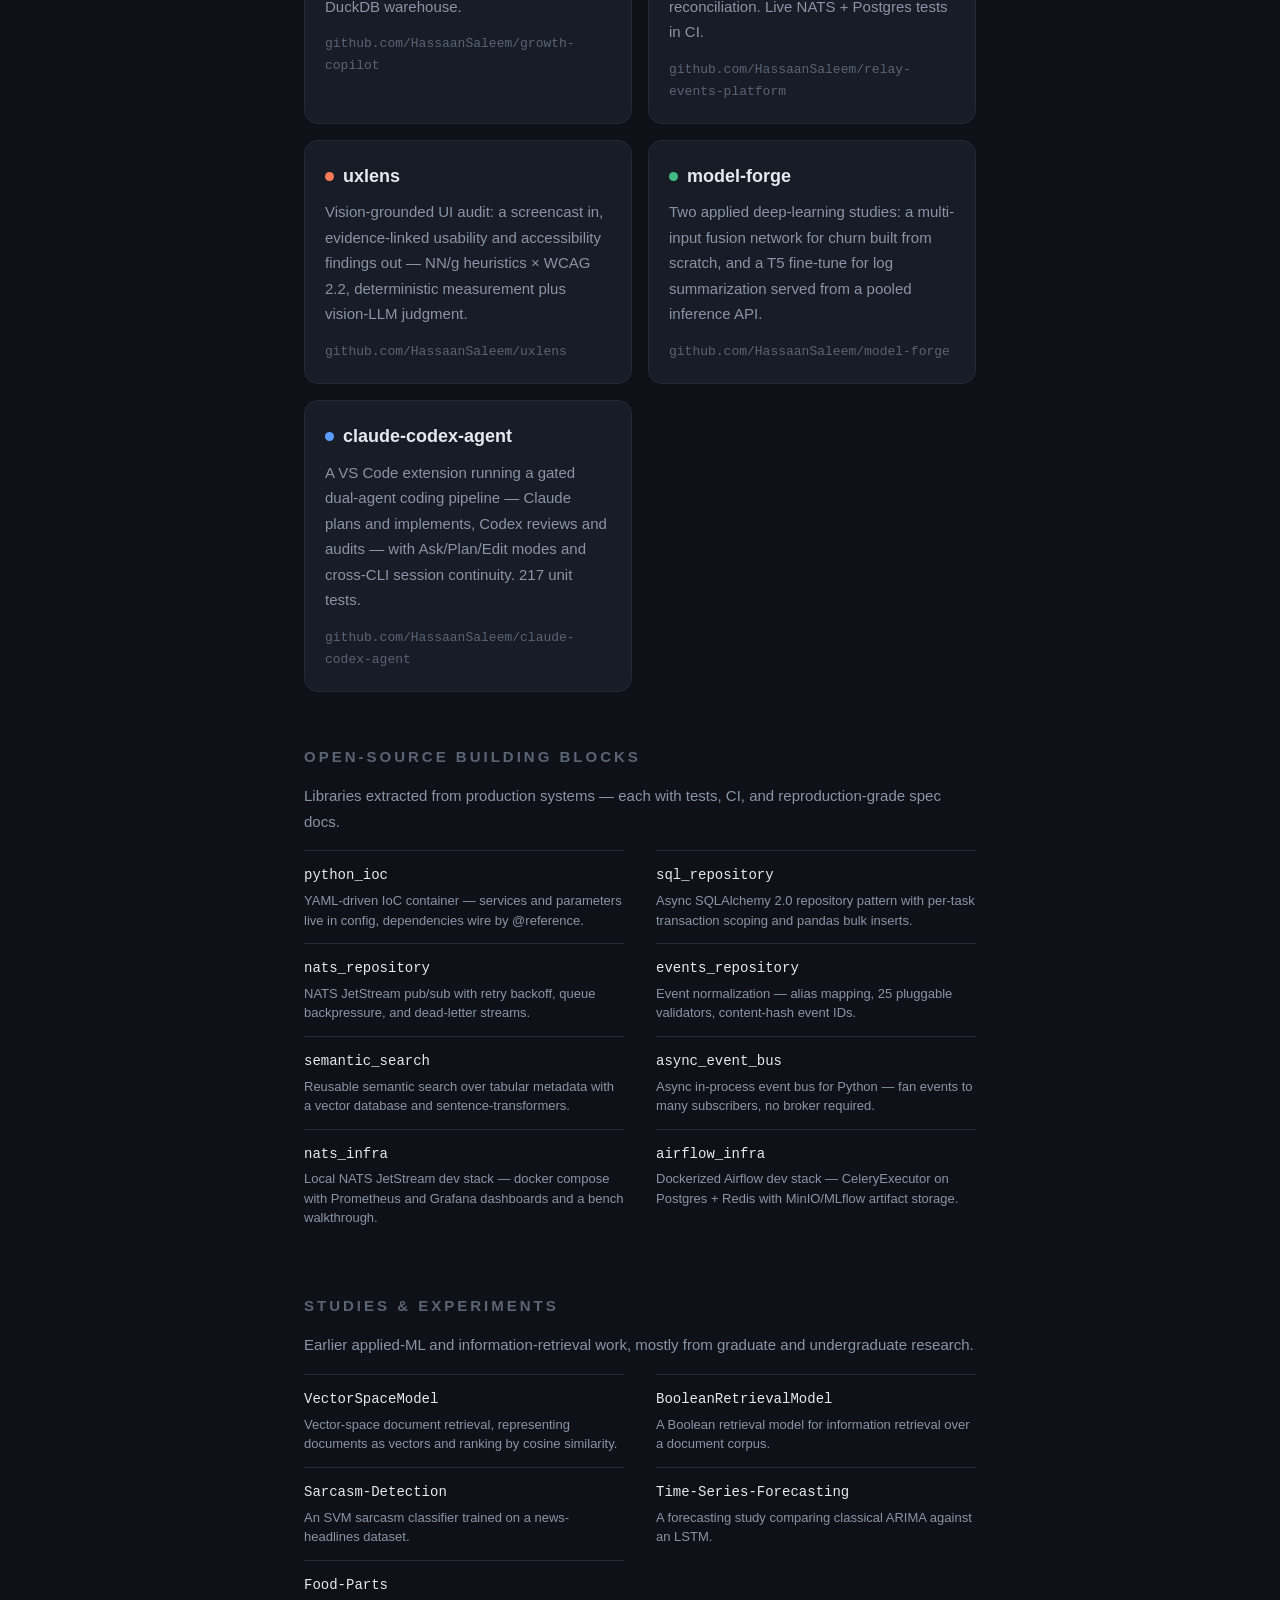
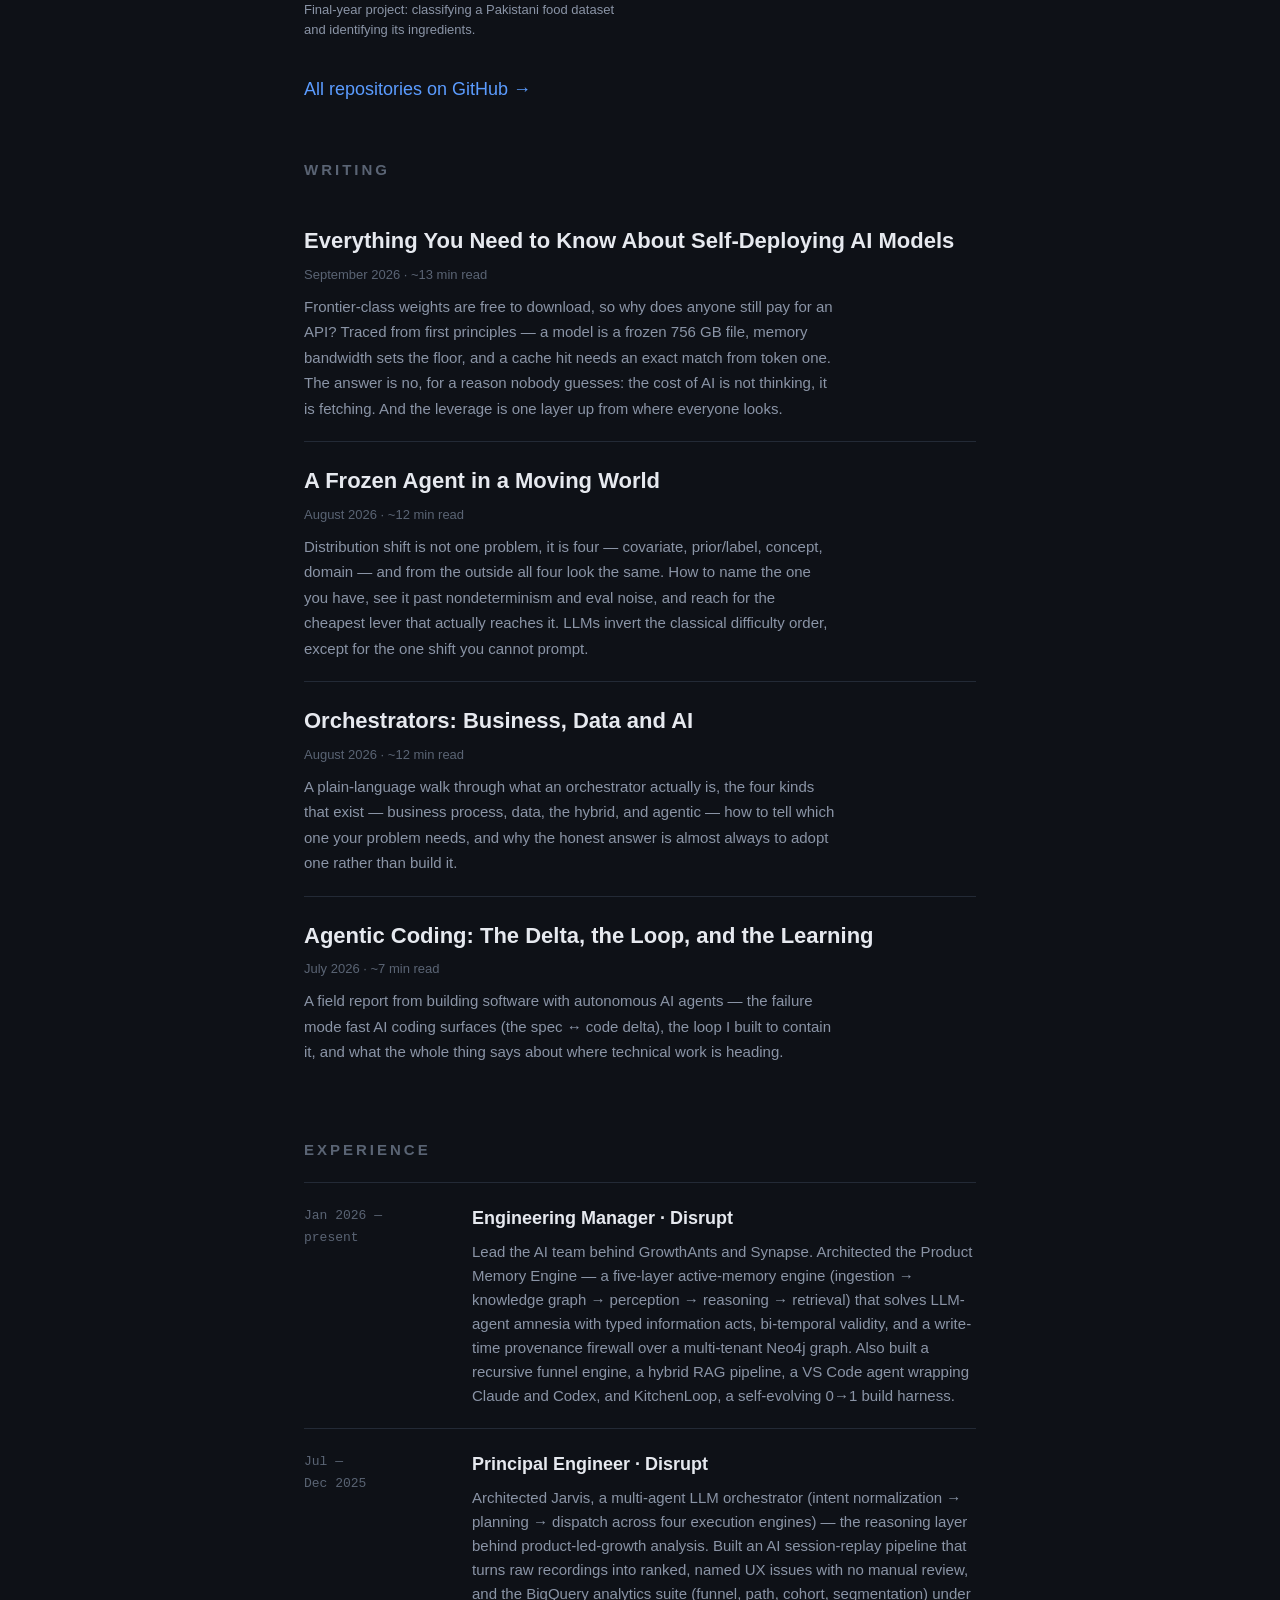
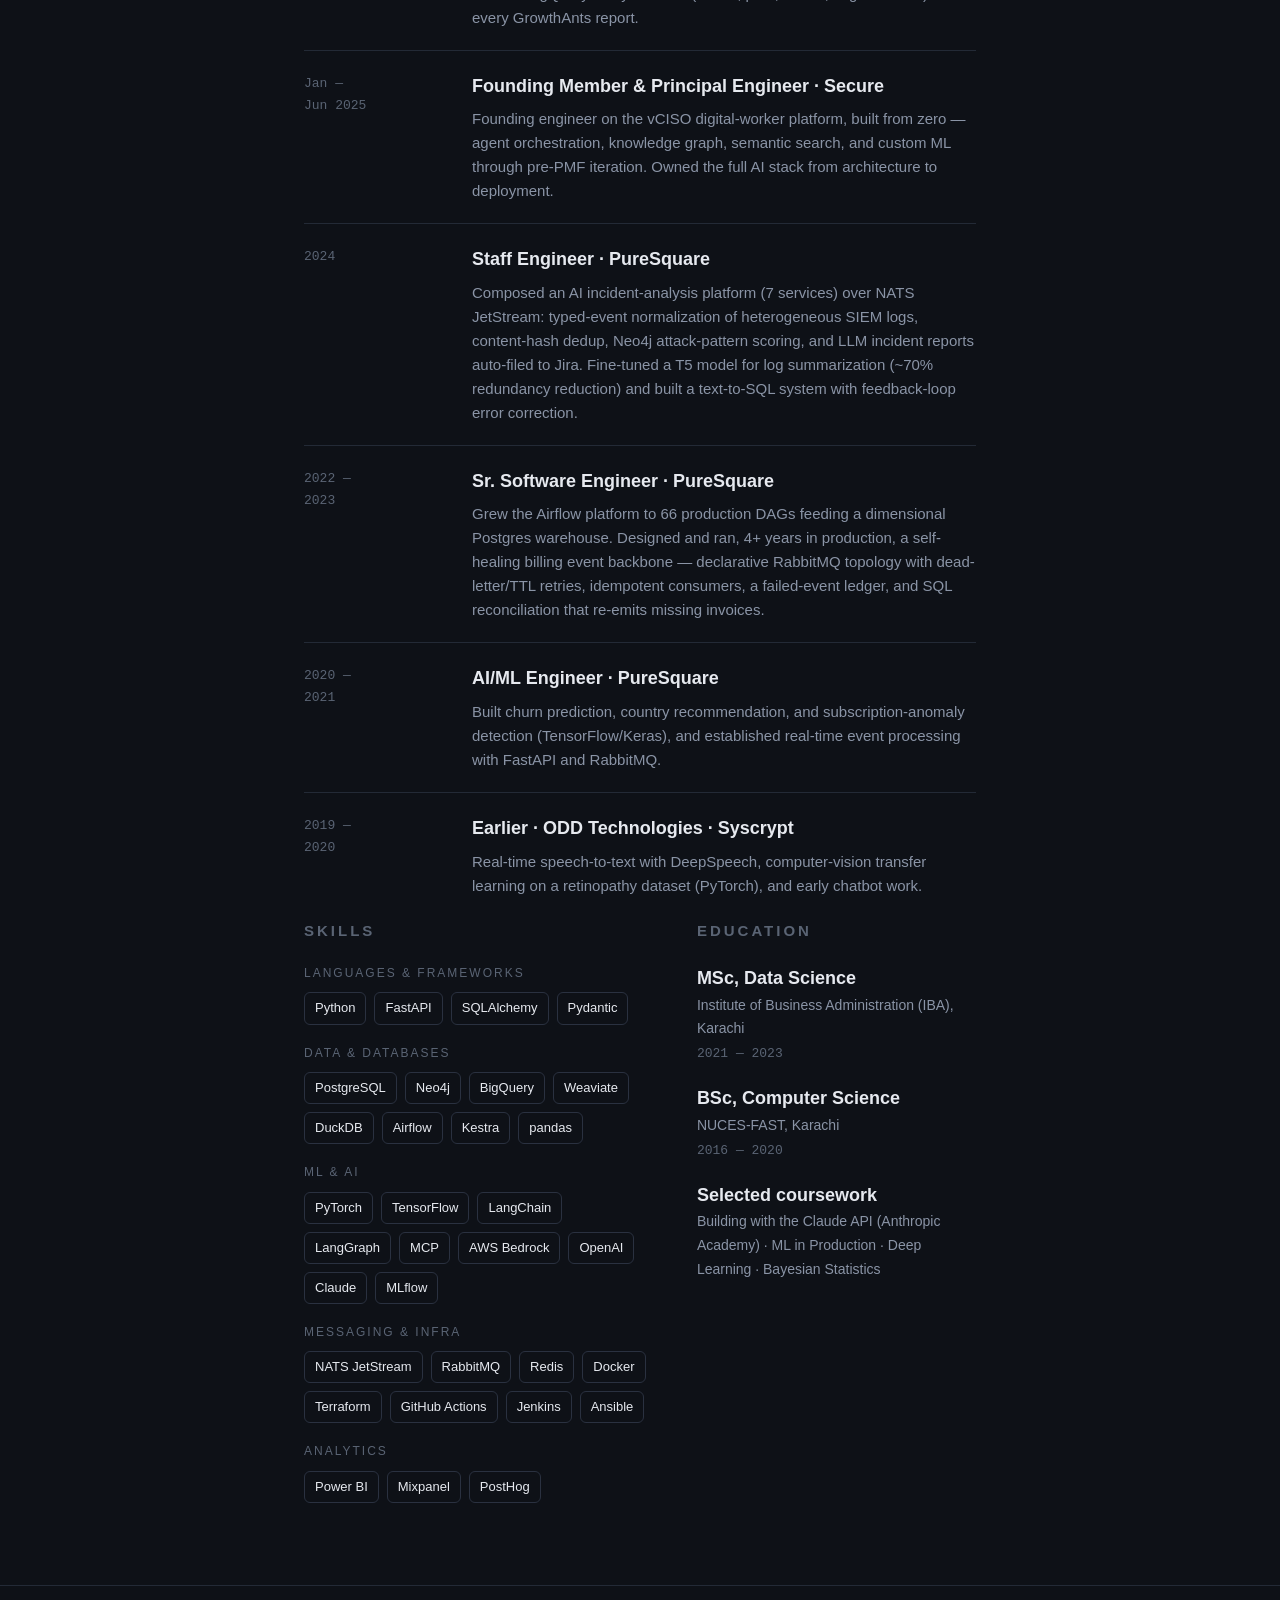
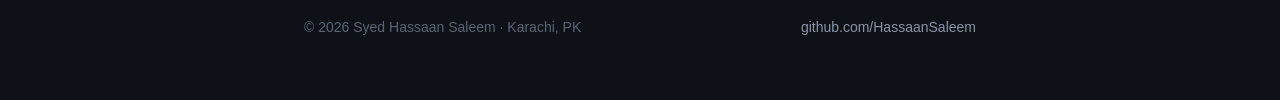
==== commit 82211c9d: "Retitle to "Everything You Need to Know About Self-Deploying AI Models" Takes the source article's o" ====
--- a/index.html
+++ b/index.html
@@ -169,8 +169,8 @@
 
   <section id="writing" class="wrap">
     <h2 class="head">Writing</h2>
-    <a class="post-link" href="writing/the-756-gigabyte-question.html">
-      <div class="title">The 756-Gigabyte Question</div>
+    <a class="post-link" href="writing/self-deploying-ai-models.html">
+      <div class="title">Everything You Need to Know About Self-Deploying AI Models</div>
       <div class="meta">September 2026 · ~13 min read</div>
       <div class="blurb">Frontier-class weights are free to download, so why does anyone still pay for an API? Traced from first principles — a model is a frozen 756 GB file, memory bandwidth sets the floor, and a cache hit needs an exact match from token one. The answer is no, for a reason nobody guesses: the cost of AI is not thinking, it is fetching. And the leverage is one layer up from where everyone looks.</div>
     </a>
